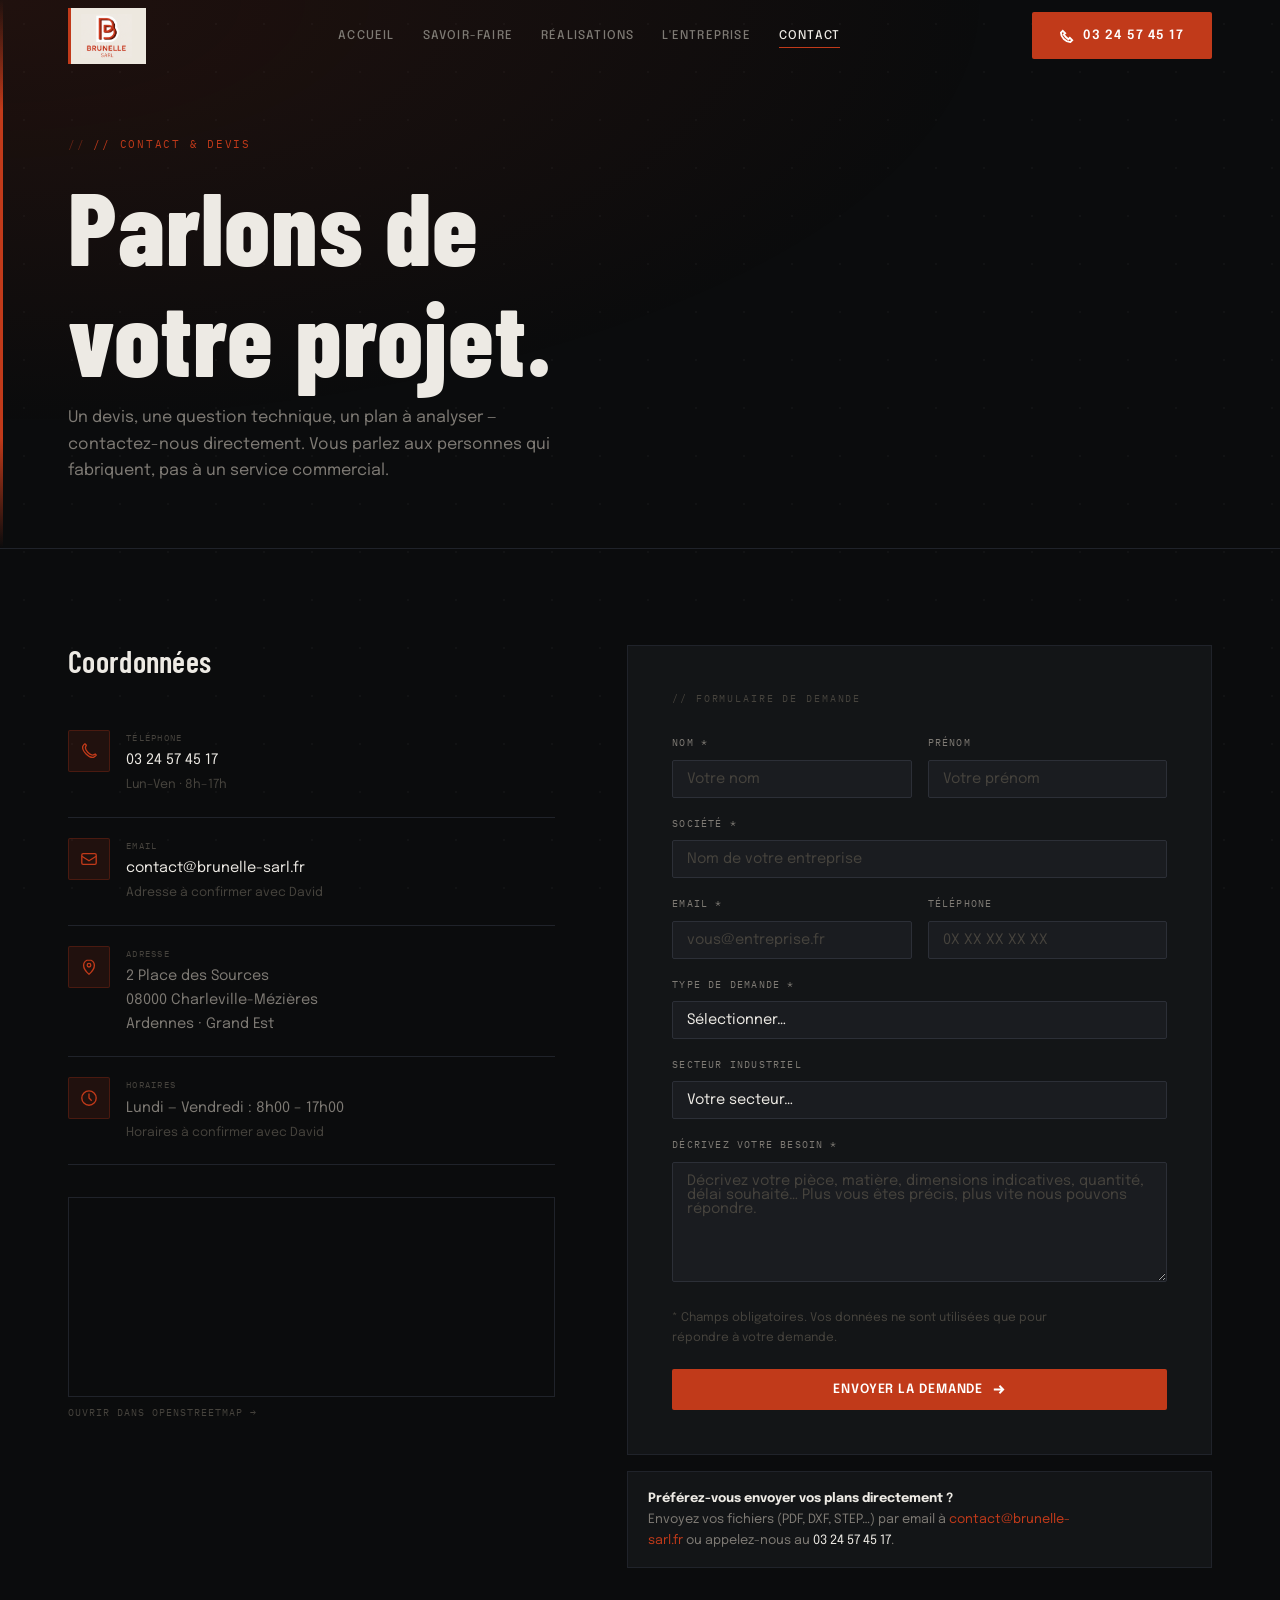
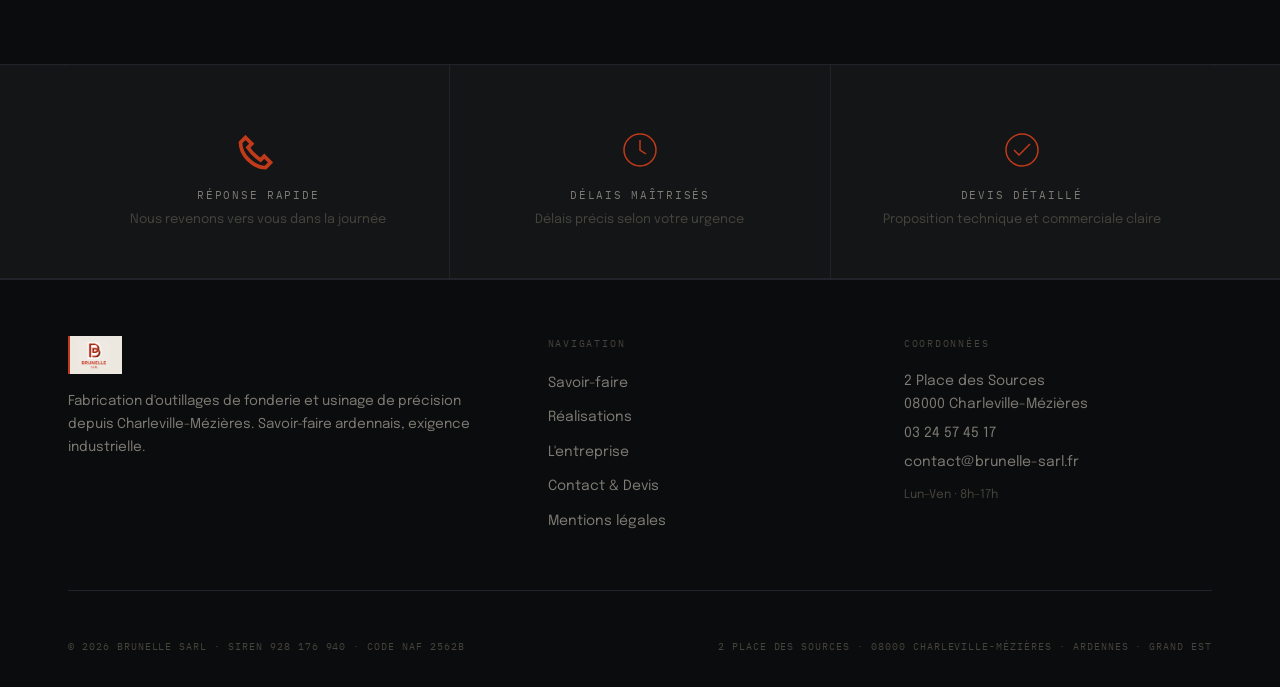
==== contact.html @ de592796 "Initial commit — Site Brunelle SARL v1 Site statique 5 pages : accueil, savoir-faire, réalisations, " ====
﻿<!DOCTYPE html>
<html lang="fr">
<head>
  <meta charset="UTF-8">
  <meta name="viewport" content="width=device-width, initial-scale=1.0">
  <title>Contact & Devis — Brunelle SARL · Charleville-Mézières · 03 24 57 45 17</title>
  <meta name="description" content="Contactez Brunelle SARL pour un devis d'outillage de fonderie ou d'usinage de précision. 2 Place des Sources, 08000 Charleville-Mézières. Tél : 03 24 57 45 17.">
  <link rel="stylesheet" href="css/style.css">
</head>
<body>

<!-- ===== NAVIGATION ===== -->
<nav class="nav" id="nav">
  <div class="nav-inner">
    <a href="index.html" class="nav-logo">
      <img src="logo/Logo_zoom.PNG" alt="Brunelle SARL logo">
      
    </a>
    <ul class="nav-links">
      <li><a href="index.html">Accueil</a></li>
      <li><a href="savoir-faire.html">Savoir-faire</a></li>
      <li><a href="realisations.html">Réalisations</a></li>
      <li><a href="entreprise.html">L'entreprise</a></li>
      <li><a href="contact.html" class="active">Contact</a></li>
    </ul>
    <a href="tel:+33324574517" class="btn btn-primary">
      <svg viewBox="0 0 16 16" fill="none" stroke="currentColor" stroke-width="2"><path d="M3 3l2.5 2.5-1.5 1.5C5 8.5 7.5 11 9 12l1.5-1.5L13 13l-2 2C6 15 1 10 1 5l2-2z"/></svg>
      03 24 57 45 17
    </a>
    <button class="hamburger" aria-label="Menu" aria-expanded="false">
      <span></span><span></span><span></span>
    </button>
  </div>
</nav>

<!-- ===== PAGE HEADER ===== -->
<header class="page-header">
  <div class="container">
    <div class="label">// Contact & Devis</div>
    <h1>Parlons de<br>votre projet.</h1>
    <p>Un devis, une question technique, un plan à analyser — contactez-nous directement. Vous parlez aux personnes qui fabriquent, pas à un service commercial.</p>
  </div>
</header>

<!-- ===== CONTACT LAYOUT ===== -->
<section class="section">
  <div class="container">
    <div class="contact-layout">

      <!-- Colonne infos -->
      <div>
        <h3 class="contact-info-title">Coordonnées</h3>

        <div class="contact-item">
          <div class="contact-item-icon">
            <svg viewBox="0 0 20 20" fill="none" stroke="currentColor" stroke-width="1.5">
              <path d="M17 13.5c-1 .5-2 1-3 1-3 0-8-5-8-8 0-1 .5-2 1-3L5.5 2S4 3 3 5c-1 5 7 13 12 12 2-1 3-2.5 3-2.5L17 13.5z"/>
            </svg>
          </div>
          <div>
            <div class="contact-item-key">Téléphone</div>
            <div class="contact-item-val">
              <a href="tel:+33324574517">03 24 57 45 17</a><br>
              <small style="color: var(--text-dim); font-size: 0.78rem;">Lun–Ven · 8h–17h</small>
            </div>
          </div>
        </div>

        <div class="contact-item">
          <div class="contact-item-icon">
            <svg viewBox="0 0 20 20" fill="none" stroke="currentColor" stroke-width="1.5">
              <rect x="2" y="4" width="16" height="12" rx="1.5"/>
              <path d="M2 7l8 5 8-5"/>
            </svg>
          </div>
          <div>
            <div class="contact-item-key">Email</div>
            <div class="contact-item-val">
              <a href="mailto:contact@brunelle-sarl.fr">contact@brunelle-sarl.fr</a>
              <br><small style="color: var(--text-dim); font-size: 0.78rem;">Adresse à confirmer avec David</small>
            </div>
          </div>
        </div>

        <div class="contact-item">
          <div class="contact-item-icon">
            <svg viewBox="0 0 20 20" fill="none" stroke="currentColor" stroke-width="1.5">
              <path d="M10 2C6.7 2 4 4.7 4 8c0 5 6 10 6 10s6-5 6-10c0-3.3-2.7-6-6-6z"/>
              <circle cx="10" cy="8" r="2"/>
            </svg>
          </div>
          <div>
            <div class="contact-item-key">Adresse</div>
            <div class="contact-item-val">
              2 Place des Sources<br>
              08000 Charleville-Mézières<br>
              Ardennes · Grand Est
            </div>
          </div>
        </div>

        <div class="contact-item">
          <div class="contact-item-icon">
            <svg viewBox="0 0 20 20" fill="none" stroke="currentColor" stroke-width="1.5">
              <circle cx="10" cy="10" r="8"/>
              <path d="M10 5v5l3 3"/>
            </svg>
          </div>
          <div>
            <div class="contact-item-key">Horaires</div>
            <div class="contact-item-val">
              Lundi — Vendredi : 8h00 – 17h00<br>
              <small style="color: var(--text-dim); font-size: 0.78rem;">Horaires à confirmer avec David</small>
            </div>
          </div>
        </div>

        <!-- Carte OpenStreetMap -->
        <div class="contact-map">
          <iframe
            src="https://www.openstreetmap.org/export/embed.html?bbox=4.6900%2C49.7600%2C4.7450%2C49.7850&layer=mapnik&marker=49.7713%2C4.7163"
            title="Localisation Brunelle SARL — Charleville-Mézières"
            loading="lazy">
          </iframe>
        </div>
        <a href="https://www.openstreetmap.org/?mlat=49.7713&mlon=4.7163#map=15/49.7713/4.7163" class="map-link" target="_blank" rel="noopener">
          Ouvrir dans OpenStreetMap →
        </a>
      </div>

      <!-- Formulaire -->
      <div>
        <div class="contact-form">
          <div class="form-title">// Formulaire de demande</div>

          <form action="mailto:contact@brunelle-sarl.fr" method="post" enctype="text/plain">

            <div class="form-row">
              <div class="form-group">
                <label for="nom">Nom *</label>
                <input type="text" id="nom" name="nom" placeholder="Votre nom" required>
              </div>
              <div class="form-group">
                <label for="prenom">Prénom</label>
                <input type="text" id="prenom" name="prenom" placeholder="Votre prénom">
              </div>
            </div>

            <div class="form-group">
              <label for="societe">Société *</label>
              <input type="text" id="societe" name="societe" placeholder="Nom de votre entreprise" required>
            </div>

            <div class="form-row">
              <div class="form-group">
                <label for="email">Email *</label>
                <input type="email" id="email" name="email" placeholder="vous@entreprise.fr" required>
              </div>
              <div class="form-group">
                <label for="telephone">Téléphone</label>
                <input type="tel" id="telephone" name="telephone" placeholder="0X XX XX XX XX">
              </div>
            </div>

            <div class="form-group">
              <label for="type">Type de demande *</label>
              <select id="type" name="type" required>
                <option value="" disabled selected>Sélectionner…</option>
                <option value="devis-outillage">Devis — Outillage de fonderie</option>
                <option value="devis-usinage">Devis — Usinage de précision</option>
                <option value="devis-gabarit">Devis — Gabarit de contrôle</option>
                <option value="renseignement">Renseignement technique</option>
                <option value="autre">Autre</option>
              </select>
            </div>

            <div class="form-group">
              <label for="secteur">Secteur industriel</label>
              <select id="secteur" name="secteur">
                <option value="" disabled selected>Votre secteur…</option>
                <option value="ferroviaire">Ferroviaire</option>
                <option value="defense">Défense</option>
                <option value="energie">Énergie</option>
                <option value="automobile">Automobile</option>
                <option value="aeronautique">Aéronautique</option>
                <option value="autre">Autre / Général</option>
              </select>
            </div>

            <div class="form-group">
              <label for="message">Décrivez votre besoin *</label>
              <textarea id="message" name="message" placeholder="Décrivez votre pièce, matière, dimensions indicatives, quantité, délai souhaité… Plus vous êtes précis, plus vite nous pouvons répondre." required></textarea>
            </div>

            <p class="form-note">* Champs obligatoires. Vos données ne sont utilisées que pour répondre à votre demande.</p>

            <button type="submit" class="btn btn-primary btn-form">
              Envoyer la demande
              <svg class="arrow" viewBox="0 0 16 16" fill="none" stroke="currentColor" stroke-width="2"><path d="M3 8h10M9 4l4 4-4 4"/></svg>
            </button>

          </form>
        </div>

        <!-- Note alternative contact direct -->
        <div style="margin-top: 16px; padding: 16px 20px; border: 1px solid var(--border); background: var(--surface);">
          <p style="font-size: 0.8rem; color: var(--text-muted);">
            <strong style="color: var(--text);">Préférez-vous envoyer vos plans directement ?</strong><br>
            Envoyez vos fichiers (PDF, DXF, STEP…) par email à
            <a href="mailto:contact@brunelle-sarl.fr" style="color: var(--accent);">contact@brunelle-sarl.fr</a>
            ou appelez-nous au <a href="tel:+33324574517" style="color: var(--text);">03 24 57 45 17</a>.
          </p>
        </div>
      </div>

    </div>
  </div>
</section>

<!-- ===== BANDEAU URGENCE ===== -->
<div class="stats-band">
  <div class="container">
    <div class="stats-grid">
      <div class="stat-item">
        <div class="stat-number">
          <svg style="width:2.5rem;height:2.5rem;color:var(--accent)" viewBox="0 0 40 40" fill="none" stroke="currentColor" stroke-width="1.5">
            <path d="M3 3l2.5 2.5-1.5 1.5C5 8.5 7.5 11 9 12l1.5-1.5L13 13l-2 2C6 15 1 10 1 5l2-2z" transform="scale(2.5)"/>
          </svg>
        </div>
        <div class="stat-label">Réponse rapide</div>
        <div class="stat-sublabel">Nous revenons vers vous dans la journée</div>
      </div>
      <div class="stat-item">
        <div class="stat-number">
          <svg style="width:2.5rem;height:2.5rem;color:var(--accent)" viewBox="0 0 40 40" fill="none" stroke="currentColor" stroke-width="1.5">
            <circle cx="20" cy="20" r="16"/>
            <path d="M20 10v10l6 4"/>
          </svg>
        </div>
        <div class="stat-label">Délais maîtrisés</div>
        <div class="stat-sublabel">Délais précis selon votre urgence</div>
      </div>
      <div class="stat-item">
        <div class="stat-number">
          <svg style="width:2.5rem;height:2.5rem;color:var(--accent)" viewBox="0 0 40 40" fill="none" stroke="currentColor" stroke-width="1.5">
            <circle cx="20" cy="20" r="16"/>
            <path d="M12 20l5 5 11-11"/>
          </svg>
        </div>
        <div class="stat-label">Devis détaillé</div>
        <div class="stat-sublabel">Proposition technique et commerciale claire</div>
      </div>
    </div>
  </div>
</div>

<!-- ===== FOOTER ===== -->
<footer>
  <div class="container">
    <div class="footer-inner">
      <div class="footer-brand">
        <div class="footer-logo">
          <img src="logo/Logo_zoom.PNG" alt="Brunelle SARL">
          
        </div>
        <p>Fabrication d'outillages de fonderie et usinage de précision depuis Charleville-Mézières. Savoir-faire ardennais, exigence industrielle.</p>
      </div>
      <div class="footer-col">
        <div class="footer-col-title">Navigation</div>
        <ul>
          <li><a href="savoir-faire.html">Savoir-faire</a></li>
          <li><a href="realisations.html">Réalisations</a></li>
          <li><a href="entreprise.html">L'entreprise</a></li>
          <li><a href="contact.html">Contact & Devis</a></li>
          <li><a href="mentions-legales.html">Mentions légales</a></li>
        </ul>
      </div>
      <div class="footer-col footer-contact">
        <div class="footer-col-title">Coordonnées</div>
        <p>2 Place des Sources<br>08000 Charleville-Mézières</p>
        <p><a href="tel:+33324574517">03 24 57 45 17</a></p>
        <p><a href="mailto:contact@brunelle-sarl.fr">contact@brunelle-sarl.fr</a></p>
        <p style="margin-top: 12px; font-size: 0.75rem; color: var(--text-dim);">Lun–Ven · 8h–17h</p>
      </div>
    </div>
    <div class="footer-bottom">
      <p>© 2026 Brunelle SARL · SIREN 928 176 940 · Code NAF 2562B</p>
      <p class="footer-siren">2 Place des Sources · 08000 Charleville-Mézières · Ardennes · Grand Est</p>
    </div>
  </div>
</footer>

<script src="js/main.js"></script>
</body>
</html>
---- css/style.css ----
/* =============================================
   BRUNELLE SARL — Stylesheet v1.0
   Design: Dark industrial / dessin technique
   ============================================= */

@import url('https://fonts.googleapis.com/css2?family=Barlow+Condensed:wght@400;600;700;800&family=Epilogue:wght@300;400;500;600&family=IBM+Plex+Mono:wght@400;500&display=swap');

/* --- Tokens --- */
:root {
  --bg:          #0b0c0d;
  --surface:     #131517;
  --surface-2:   #1a1c20;
  --accent:      #C13A1A;
  --accent-dim:  rgba(193, 58, 26, 0.12);
  --accent-glow: rgba(193, 58, 26, 0.05);
  --text:        #EDEAE4;
  --text-muted:  #7E7A74;
  --text-dim:    #46433D;
  --border:      #20232A;
  --border-mid:  #2C2F37;

  --font-display: 'Barlow Condensed', 'Arial Narrow', sans-serif;
  --font-body:    'Epilogue', sans-serif;
  --font-mono:    'IBM Plex Mono', 'Courier New', monospace;

  --nav-h:      72px;
  --max-w:      1200px;
  --py:         96px;
  --radius:     2px;
  --ease:       0.22s ease;
}

/* --- Reset --- */
*, *::before, *::after { box-sizing: border-box; margin: 0; padding: 0; }
html { scroll-behavior: smooth; }
body {
  background: var(--bg);
  color: var(--text);
  font-family: var(--font-body);
  font-size: 16px;
  line-height: 1.65;
  -webkit-font-smoothing: antialiased;
  overflow-x: hidden;
}
a { color: inherit; text-decoration: none; }
img { max-width: 100%; display: block; }
ul { list-style: none; }

/* --- Dot-grid background (très subtil) --- */
body::before {
  content: '';
  position: fixed;
  inset: 0;
  background-image: radial-gradient(circle, rgba(255,255,255,0.03) 1px, transparent 1px);
  background-size: 48px 48px;
  pointer-events: none;
  z-index: 0;
}

/* --- Typo --- */
h1, h2, h3, h4 {
  font-family: var(--font-display);
  font-weight: 700;
  line-height: 1.08;
  letter-spacing: 0.01em;
}
h1 { font-size: clamp(3.2rem, 8vw, 6.5rem); font-weight: 800; }
h2 { font-size: clamp(2rem, 4vw, 3.2rem); }
h3 { font-size: clamp(1.3rem, 2.5vw, 1.9rem); font-weight: 600; }
p  { max-width: 62ch; }

/* --- Layout --- */
.container {
  max-width: var(--max-w);
  margin: 0 auto;
  padding: 0 28px;
  position: relative;
  z-index: 1;
}
.section { padding: var(--py) 0; }

/* --- Label technique (// STYLE) --- */
.label {
  font-family: var(--font-mono);
  font-size: 0.68rem;
  letter-spacing: 0.16em;
  text-transform: uppercase;
  color: var(--accent);
  display: flex;
  align-items: center;
  gap: 8px;
  margin-bottom: 20px;
}
.label::before { content: '//'; opacity: 0.45; }

/* --- Boutons --- */
.btn {
  display: inline-flex;
  align-items: center;
  gap: 8px;
  padding: 13px 28px;
  font-family: var(--font-body);
  font-size: 0.8rem;
  font-weight: 600;
  letter-spacing: 0.07em;
  text-transform: uppercase;
  cursor: pointer;
  border: none;
  transition: all var(--ease);
  border-radius: var(--radius);
  white-space: nowrap;
}
.btn-primary { background: var(--accent); color: #fff; }
.btn-primary:hover { background: #d9421e; transform: translateY(-1px); box-shadow: 0 4px 20px rgba(193,58,26,0.25); }
.btn-ghost  { background: transparent; color: var(--text); border: 1px solid var(--border-mid); }
.btn-ghost:hover { border-color: var(--text-muted); }
.btn svg { width: 15px; height: 15px; flex-shrink: 0; }

/* Arrow icon inline */
.arrow {
  display: inline-block;
  transition: transform var(--ease);
}
.btn:hover .arrow { transform: translateX(3px); }

/* ============================================
   NAVIGATION
   ============================================ */
.nav {
  position: fixed;
  top: 0; left: 0; right: 0;
  z-index: 200;
  height: var(--nav-h);
  display: flex;
  align-items: center;
  border-bottom: 1px solid transparent;
  transition: background 0.35s, border-color 0.35s, backdrop-filter 0.35s;
}
.nav.scrolled {
  background: rgba(11,12,13,0.92);
  backdrop-filter: blur(14px);
  -webkit-backdrop-filter: blur(14px);
  border-bottom-color: var(--border);
}
.nav-inner {
  max-width: var(--max-w);
  margin: 0 auto;
  padding: 0 28px;
  width: 100%;
  display: flex;
  align-items: center;
  justify-content: space-between;
  gap: 24px;
}
.nav-logo {
  display: flex;
  align-items: center;
  gap: 10px;
  flex-shrink: 0;
  background: #EDE8DF;
  padding: 6px 14px 6px 10px;
  border-left: 3px solid var(--accent);
  transition: border-color var(--ease);
}
.nav-logo:hover { border-left-color: #d9421e; }
.nav-logo img {
  height: 44px;
  width: auto;
}
.nav-logo-text { display: flex; flex-direction: column; line-height: 1.15; }
.nav-logo-name {
  font-family: var(--font-display);
  font-size: 1.2rem;
  font-weight: 800;
  letter-spacing: 0.12em;
}
.nav-logo-tagline {
  font-family: var(--font-mono);
  font-size: 0.52rem;
  letter-spacing: 0.14em;
  color: var(--text-muted);
  text-transform: uppercase;
}
.nav-links {
  display: flex;
  align-items: center;
  gap: 28px;
}
.nav-links a {
  font-size: 0.75rem;
  font-weight: 500;
  letter-spacing: 0.1em;
  text-transform: uppercase;
  color: var(--text-muted);
  transition: color var(--ease);
  position: relative;
  padding: 4px 0;
}
.nav-links a::after {
  content: '';
  position: absolute;
  bottom: -2px; left: 0; right: 0;
  height: 1px;
  background: var(--accent);
  transform: scaleX(0);
  transform-origin: left;
  transition: transform var(--ease);
}
.nav-links a:hover, .nav-links a.active { color: var(--text); }
.nav-links a:hover::after, .nav-links a.active::after { transform: scaleX(1); }

.hamburger {
  display: none;
  flex-direction: column;
  gap: 5px;
  cursor: pointer;
  padding: 8px;
  background: none;
  border: none;
}
.hamburger span {
  display: block; width: 24px; height: 2px;
  background: var(--text);
  transition: all 0.3s;
  border-radius: 1px;
}
.nav-mobile-open .hamburger span:nth-child(1) { transform: translateY(7px) rotate(45deg); }
.nav-mobile-open .hamburger span:nth-child(2) { opacity: 0; }
.nav-mobile-open .hamburger span:nth-child(3) { transform: translateY(-7px) rotate(-45deg); }

/* ============================================
   HERO
   ============================================ */
.hero {
  position: relative;
  min-height: 100vh;
  display: flex;
  align-items: center;
  overflow: hidden;
}
.hero-bg {
  position: absolute;
  inset: 0;
}
.hero-bg img {
  width: 100%; height: 100%;
  object-fit: cover;
  object-position: center;
  opacity: 0.45;
  filter: grayscale(10%);
}
.hero-bg::after {
  content: '';
  position: absolute;
  inset: 0;
  background:
    linear-gradient(rgba(255,255,255,0.04) 1px, transparent 1px),
    linear-gradient(90deg, rgba(255,255,255,0.04) 1px, transparent 1px),
    linear-gradient(to right, rgba(11,12,13,0.97) 30%, rgba(11,12,13,0.35) 65%, rgba(11,12,13,0.15) 100%),
    linear-gradient(to top, rgba(11,12,13,0.7) 0%, transparent 35%);
  background-size: 64px 64px, 64px 64px, auto, auto;
}

/* Ligne décorative rouge sur la gauche du hero */
.hero-bg::before {
  content: '';
  position: absolute;
  left: 0; top: 0; bottom: 0;
  width: 3px;
  background: linear-gradient(to bottom, transparent, var(--accent) 30%, var(--accent) 70%, transparent);
  z-index: 1;
}

.hero-content {
  position: relative;
  z-index: 1;
  padding: calc(var(--nav-h) + 72px) 0 96px;
  width: 100%;
}

/* Grille 2 colonnes : texte | panneau */
.hero-grid {
  display: grid;
  grid-template-columns: 1fr 300px;
  gap: 56px;
  align-items: center;
}
.hero-left { display: flex; flex-direction: column; }

.hero-eyebrow {
  font-family: var(--font-mono);
  font-size: 0.62rem;
  letter-spacing: 0.18em;
  text-transform: uppercase;
  color: var(--accent);
  display: flex;
  align-items: center;
  gap: 12px;
  margin-bottom: 24px;
  white-space: nowrap;
}
.hero-eyebrow::before {
  content: '';
  width: 28px; height: 1px;
  background: var(--accent);
  flex-shrink: 0;
}
.hero-title {
  color: var(--text);
  font-size: clamp(2.4rem, 5.5vw, 5rem);
  margin-bottom: 24px;
  text-shadow: 0 2px 40px rgba(0,0,0,0.5);
}
.hero-title .accent { color: var(--accent); }
.hero-description {
  font-size: 0.95rem;
  color: var(--text-muted);
  max-width: 500px;
  margin-bottom: 40px;
  line-height: 1.75;
}

/* Panneau droite */
.hero-panel {
  background: rgba(11,12,13,0.75);
  backdrop-filter: blur(12px);
  -webkit-backdrop-filter: blur(12px);
  border: 1px solid var(--border-mid);
  border-left: 2px solid var(--accent);
  padding: 28px 24px;
  display: flex;
  flex-direction: column;
  gap: 16px;
}
.hero-panel-label {
  font-family: var(--font-mono);
  font-size: 0.6rem;
  letter-spacing: 0.16em;
  text-transform: uppercase;
  color: var(--text-dim);
  margin-bottom: 4px;
}
.hero-panel-item {
  display: flex;
  align-items: center;
  gap: 16px;
}
.hero-panel-num {
  font-family: var(--font-display);
  font-size: 2.8rem;
  font-weight: 800;
  line-height: 1;
  color: var(--text);
  flex-shrink: 0;
  min-width: 56px;
}
.hero-panel-num .accent { color: var(--accent); }
.hero-panel-text {
  font-size: 0.82rem;
  color: var(--text-muted);
  line-height: 1.4;
}
.hero-panel-text small {
  font-family: var(--font-mono);
  font-size: 0.58rem;
  letter-spacing: 0.08em;
  color: var(--text-dim);
}
.hero-panel-divider {
  height: 1px;
  background: var(--border);
}
.hero-actions {
  display: flex;
  flex-wrap: wrap;
  gap: 14px;
  margin-bottom: 72px;
}
.hero-sectors {
  display: flex;
  flex-wrap: wrap;
  align-items: center;
  gap: 8px;
}
.hero-sectors-label {
  font-family: var(--font-mono);
  font-size: 0.6rem;
  letter-spacing: 0.14em;
  text-transform: uppercase;
  color: var(--text-dim);
  padding-right: 4px;
}
.sector-tag {
  font-family: var(--font-mono);
  font-size: 0.6rem;
  letter-spacing: 0.1em;
  text-transform: uppercase;
  color: var(--text-muted);
  border: 1px solid var(--border-mid);
  padding: 5px 11px;
  border-radius: var(--radius);
  transition: all var(--ease);
}
.sector-tag:hover { color: var(--text); border-color: var(--accent); }

/* ============================================
   BANDE STATS
   ============================================ */
.stats-band {
  background: var(--surface);
  border-top: 1px solid var(--border);
  border-bottom: 1px solid var(--border);
  position: relative;
  z-index: 1;
}
.stats-band::before {
  content: '';
  position: absolute;
  top: 0; left: 0; right: 0;
  height: 1px;
  background: linear-gradient(90deg, transparent 0%, var(--accent) 30%, var(--accent) 70%, transparent 100%);
  opacity: 0.35;
}
.stats-grid {
  display: grid;
  grid-template-columns: repeat(3, 1fr);
  background: var(--border);
  gap: 1px;
}
.stat-item {
  background: var(--surface);
  padding: 48px 40px;
  text-align: center;
  transition: background var(--ease);
}
.stat-item:hover { background: var(--surface-2); }
.stat-number {
  font-family: var(--font-display);
  font-size: clamp(2.8rem, 5vw, 4.5rem);
  font-weight: 800;
  color: var(--text);
  line-height: 1;
  margin-bottom: 10px;
}
.stat-number .accent { color: var(--accent); }
.stat-label {
  font-family: var(--font-mono);
  font-size: 0.67rem;
  letter-spacing: 0.16em;
  text-transform: uppercase;
  color: var(--text-muted);
}
.stat-sublabel {
  font-size: 0.8rem;
  color: var(--text-dim);
  margin-top: 4px;
}

/* ============================================
   SECTION HEADER
   ============================================ */
.section-header {
  display: flex;
  justify-content: space-between;
  align-items: flex-end;
  margin-bottom: 48px;
}
.section-header-left { flex: 1; }
.section-header h2 { margin-bottom: 0; }

/* ============================================
   SAVOIR-FAIRE GRID (accueil + page)
   ============================================ */
.sf-grid {
  display: grid;
  grid-template-columns: repeat(3, 1fr);
  background: var(--border);
  gap: 1px;
}
.sf-card {
  background: var(--surface);
  padding: 40px 32px;
  position: relative;
  overflow: hidden;
  transition: background var(--ease);
}
.sf-card::after {
  content: '';
  position: absolute;
  top: 0; left: 0;
  width: 2px;
  height: 0;
  background: var(--accent);
  transition: height 0.45s ease;
}
.sf-card:hover { background: var(--surface-2); }
.sf-card:hover::after { height: 100%; }
.sf-num {
  font-family: var(--font-mono);
  font-size: 0.6rem;
  letter-spacing: 0.15em;
  color: var(--text-dim);
  margin-bottom: 20px;
}
.sf-icon {
  width: 36px; height: 36px;
  color: var(--accent);
  margin-bottom: 18px;
  opacity: 0.8;
}
.sf-title {
  font-family: var(--font-display);
  font-size: 1.35rem;
  font-weight: 700;
  letter-spacing: 0.02em;
  margin-bottom: 10px;
}
.sf-desc {
  font-size: 0.855rem;
  color: var(--text-muted);
  line-height: 1.7;
}

/* ============================================
   RÉALISATIONS PREVIEW (accueil)
   ============================================ */
.real-preview-grid {
  display: grid;
  grid-template-columns: repeat(3, 1fr);
  background: var(--border);
  gap: 1px;
}
.real-card {
  position: relative;
  overflow: hidden;
  aspect-ratio: 4/3;
  background: var(--surface);
  cursor: pointer;
}
.real-card img {
  width: 100%; height: 100%;
  object-fit: cover;
  opacity: 0.8;
  filter: grayscale(8%);
  transition: transform 0.7s ease, opacity 0.4s ease, filter 0.4s ease;
}
.real-card:hover img { transform: scale(1.06); opacity: 1; filter: grayscale(0); }
.real-card-overlay {
  position: absolute;
  bottom: 0; left: 0; right: 0;
  padding: 32px 20px 18px;
  background: linear-gradient(transparent, rgba(11,12,13,0.96));
}
.real-card-ref {
  font-family: var(--font-mono);
  font-size: 0.58rem;
  letter-spacing: 0.12em;
  color: var(--text-dim);
  margin-bottom: 4px;
}
.real-card-title {
  font-family: var(--font-display);
  font-size: 1.05rem;
  font-weight: 600;
}
.real-card-type {
  font-family: var(--font-mono);
  font-size: 0.6rem;
  letter-spacing: 0.1em;
  text-transform: uppercase;
  color: var(--accent);
  margin-top: 5px;
}

/* ============================================
   SECTEURS
   ============================================ */
.secteurs-band {
  background: var(--surface);
  border-top: 1px solid var(--border);
  border-bottom: 1px solid var(--border);
}
.secteurs-grid {
  display: grid;
  grid-template-columns: repeat(5, 1fr);
  background: var(--border);
  gap: 1px;
}
.secteur-item {
  background: var(--surface-2);
  padding: 36px 20px;
  text-align: center;
  border-bottom: 2px solid transparent;
  transition: all var(--ease);
}
.secteur-item:hover { background: var(--surface); border-bottom-color: var(--accent); }
.secteur-icon {
  width: 28px; height: 28px;
  margin: 0 auto 14px;
  color: var(--text-muted);
}
.secteur-name {
  font-family: var(--font-display);
  font-size: 0.85rem;
  font-weight: 700;
  letter-spacing: 0.1em;
  text-transform: uppercase;
  color: var(--text-muted);
}

/* ============================================
   ENTREPRISE TEASER (accueil)
   ============================================ */
.entreprise-split {
  display: grid;
  grid-template-columns: 1fr 1fr;
  gap: 80px;
  align-items: center;
}
.entreprise-image {
  position: relative;
  aspect-ratio: 4/3;
  overflow: hidden;
}
.entreprise-image img {
  width: 100%; height: 100%;
  object-fit: cover;
  object-position: center top;
  filter: grayscale(20%);
  transition: filter 0.5s ease;
}
.entreprise-image:hover img { filter: grayscale(0); }

/* Coins de cadrage style dessin technique */
.corner { position: absolute; width: 22px; height: 22px; z-index: 2; }
.corner::before, .corner::after { content: ''; position: absolute; background: var(--accent); }
.corner::before { width: 100%; height: 1px; top: 0; left: 0; }
.corner::after  { width: 1px; height: 100%; top: 0; left: 0; }
.corner-tl { top: 0; left: 0; }
.corner-tr { top: 0; right: 0; transform: scaleX(-1); }
.corner-bl { bottom: 0; left: 0; transform: scaleY(-1); }
.corner-br { bottom: 0; right: 0; transform: scale(-1); }

.entreprise-text .label { margin-bottom: 20px; }
.entreprise-text h2 { margin-bottom: 20px; }
.entreprise-text p { color: var(--text-muted); margin-bottom: 14px; font-size: 0.95rem; }
.entreprise-text p strong { color: var(--text); font-weight: 500; }
.entreprise-text .btn { margin-top: 16px; }

/* ============================================
   CTA BAND
   ============================================ */
.cta-band {
  background: var(--surface);
  border-top: 1px solid var(--border);
  text-align: center;
  position: relative;
  overflow: hidden;
}
.cta-band::before {
  content: '';
  position: absolute;
  bottom: 0; left: 0; right: 0;
  height: 1px;
  background: linear-gradient(90deg, transparent, var(--accent), transparent);
  opacity: 0.3;
}
.cta-band .label { justify-content: center; margin-bottom: 16px; }
.cta-band h2 { margin-bottom: 14px; }
.cta-band p { color: var(--text-muted); margin: 0 auto 40px; text-align: center; max-width: 50ch; }
.cta-actions { display: flex; justify-content: center; gap: 14px; flex-wrap: wrap; }

/* ============================================
   FOOTER
   ============================================ */
footer {
  border-top: 1px solid var(--border);
  padding: 56px 0 32px;
  position: relative;
  z-index: 1;
}
.footer-inner {
  display: grid;
  grid-template-columns: 1.4fr 1fr 1fr;
  gap: 48px;
  margin-bottom: 48px;
  padding-bottom: 48px;
  border-bottom: 1px solid var(--border);
}
.footer-logo {
  display: inline-flex;
  align-items: center;
  gap: 10px;
  margin-bottom: 16px;
  background: #EDE8DF;
  padding: 5px 12px 5px 8px;
  border-left: 2px solid var(--accent);
}
.footer-logo img { height: 28px; }
.footer-brand p { font-size: 0.85rem; color: var(--text-muted); line-height: 1.7; }
.footer-col-title {
  font-family: var(--font-mono);
  font-size: 0.62rem;
  letter-spacing: 0.18em;
  text-transform: uppercase;
  color: var(--text-dim);
  margin-bottom: 18px;
}
.footer-col li { margin-bottom: 8px; }
.footer-col a {
  font-size: 0.875rem;
  color: var(--text-muted);
  transition: color var(--ease);
}
.footer-col a:hover { color: var(--text); }
.footer-contact p { font-size: 0.875rem; color: var(--text-muted); margin-bottom: 6px; }
.footer-contact a { color: var(--text-muted); transition: color var(--ease); }
.footer-contact a:hover { color: var(--text); }
.footer-bottom {
  display: flex;
  justify-content: space-between;
  align-items: center;
  flex-wrap: wrap;
  gap: 8px;
}
.footer-bottom p {
  font-family: var(--font-mono);
  font-size: 0.6rem;
  letter-spacing: 0.1em;
  color: var(--text-dim);
  text-transform: uppercase;
  max-width: none;
}
.footer-siren { color: var(--text-dim); }

/* ============================================
   PAGE HEADER (pages internes)
   ============================================ */
.page-header {
  padding: calc(var(--nav-h) + 64px) 0 64px;
  border-bottom: 1px solid var(--border);
  position: relative;
  overflow: hidden;
}
.page-header::before {
  content: '';
  position: absolute;
  left: 0; top: 0; bottom: 0;
  width: 3px;
  background: linear-gradient(to bottom, transparent, var(--accent) 20%, var(--accent) 80%, transparent);
}
.page-header::after {
  content: '';
  position: absolute;
  inset: 0;
  background: radial-gradient(ellipse at left top, var(--accent-dim) 0%, transparent 55%);
  pointer-events: none;
}
.page-header .label { margin-bottom: 16px; }
.page-header h1 { margin-bottom: 14px; }
.page-header p { color: var(--text-muted); font-size: 1rem; max-width: 55ch; }

/* ============================================
   SAVOIR-FAIRE PAGE — détail
   ============================================ */
.sf-detail-grid {
  display: grid;
  grid-template-columns: 1fr 1fr;
  background: var(--border);
  gap: 1px;
}
.sf-detail-card {
  background: var(--surface);
  padding: 48px 40px;
  position: relative;
}
.sf-detail-num {
  font-family: var(--font-mono);
  font-size: 0.6rem;
  letter-spacing: 0.15em;
  color: var(--text-dim);
  margin-bottom: 16px;
}
.sf-detail-card .sf-icon { margin-bottom: 20px; }
.sf-detail-card h3 { margin-bottom: 14px; }
.sf-detail-card > p { font-size: 0.9rem; color: var(--text-muted); margin-bottom: 18px; }
.sf-detail-list { margin-top: 4px; }
.sf-detail-list li {
  font-size: 0.85rem;
  color: var(--text-muted);
  padding: 8px 0;
  border-bottom: 1px solid var(--border);
  display: flex;
  align-items: center;
  gap: 10px;
}
.sf-detail-list li::before { content: '—'; color: var(--accent); font-size: 0.75rem; }

/* Tableau capacités */
.capacites-section { background: var(--surface); border-top: 1px solid var(--border); }
.capacites-note {
  font-family: var(--font-mono);
  font-size: 0.65rem;
  color: var(--text-dim);
  letter-spacing: 0.1em;
  margin-top: 24px;
}
table.cap-table {
  width: 100%;
  border-collapse: collapse;
}
table.cap-table th {
  font-family: var(--font-mono);
  font-size: 0.62rem;
  letter-spacing: 0.15em;
  text-transform: uppercase;
  color: var(--text-dim);
  padding: 12px 16px;
  text-align: left;
  border-bottom: 1px solid var(--border-mid);
  background: var(--surface-2);
}
table.cap-table td {
  padding: 14px 16px;
  border-bottom: 1px solid var(--border);
  font-size: 0.875rem;
  color: var(--text-muted);
}
table.cap-table td:first-child { color: var(--text); font-weight: 500; }
table.cap-table tr:hover td { background: var(--surface-2); }
.placeholder-cell {
  color: var(--text-dim) !important;
  font-style: italic;
}

/* ============================================
   RÉALISATIONS PAGE — galerie
   ============================================ */
.filter-bar {
  display: flex;
  gap: 8px;
  flex-wrap: wrap;
  margin-bottom: 32px;
}
.filter-btn {
  font-family: var(--font-mono);
  font-size: 0.62rem;
  letter-spacing: 0.12em;
  text-transform: uppercase;
  padding: 8px 16px;
  border: 1px solid var(--border-mid);
  background: transparent;
  color: var(--text-muted);
  cursor: pointer;
  transition: all var(--ease);
  border-radius: var(--radius);
}
.filter-btn:hover, .filter-btn.active {
  border-color: var(--accent);
  color: var(--text);
  background: var(--accent-dim);
}
.gallery-grid {
  display: grid;
  grid-template-columns: repeat(3, 1fr);
  background: var(--border);
  gap: 1px;
}
.gallery-item {
  position: relative;
  overflow: hidden;
  aspect-ratio: 4/3;
  background: var(--surface);
  cursor: pointer;
}
.gallery-item.wide { grid-column: span 2; aspect-ratio: 16/7; }
.gallery-item img {
  width: 100%; height: 100%;
  object-fit: cover;
  opacity: 0.82;
  filter: grayscale(5%);
  transition: transform 0.65s ease, opacity 0.4s ease, filter 0.4s ease;
}
.gallery-item:hover img { transform: scale(1.06); opacity: 1; filter: grayscale(0); }
.gallery-overlay {
  position: absolute;
  bottom: 0; left: 0; right: 0;
  padding: 32px 20px 18px;
  background: linear-gradient(transparent, rgba(11,12,13,0.95));
}
.gallery-ref {
  font-family: var(--font-mono);
  font-size: 0.58rem;
  letter-spacing: 0.12em;
  color: var(--text-dim);
  margin-bottom: 4px;
}
.gallery-title {
  font-family: var(--font-display);
  font-size: 1.05rem;
  font-weight: 600;
}
.gallery-meta {
  display: flex;
  gap: 12px;
  margin-top: 6px;
  flex-wrap: wrap;
}
.gallery-type, .gallery-sector {
  font-family: var(--font-mono);
  font-size: 0.58rem;
  letter-spacing: 0.1em;
  text-transform: uppercase;
}
.gallery-type { color: var(--accent); }
.gallery-sector { color: var(--text-dim); }
.gallery-zoom {
  position: absolute;
  top: 12px; right: 12px;
  background: rgba(11,12,13,0.7);
  border: 1px solid var(--border-mid);
  padding: 6px;
  opacity: 0;
  transition: opacity var(--ease);
}
.gallery-item:hover .gallery-zoom { opacity: 1; }
.gallery-zoom svg { width: 14px; height: 14px; color: var(--text-muted); }

/* Lightbox */
.lightbox {
  display: none;
  position: fixed;
  inset: 0;
  z-index: 500;
  background: rgba(11,12,13,0.96);
  backdrop-filter: blur(8px);
  align-items: center;
  justify-content: center;
  padding: 24px;
}
.lightbox.open { display: flex; }
.lightbox-img {
  max-width: 90vw;
  max-height: 85vh;
  object-fit: contain;
}
.lightbox-close {
  position: absolute;
  top: 24px; right: 28px;
  background: none;
  border: 1px solid var(--border-mid);
  color: var(--text-muted);
  padding: 8px 14px;
  cursor: pointer;
  font-family: var(--font-mono);
  font-size: 0.65rem;
  letter-spacing: 0.1em;
  transition: all var(--ease);
}
.lightbox-close:hover { border-color: var(--accent); color: var(--text); }
.lightbox-caption {
  position: absolute;
  bottom: 32px; left: 50%;
  transform: translateX(-50%);
  text-align: center;
  font-family: var(--font-mono);
  font-size: 0.65rem;
  letter-spacing: 0.12em;
  color: var(--text-muted);
  text-transform: uppercase;
}

/* ============================================
   ENTREPRISE PAGE
   ============================================ */
.histoire-grid {
  display: grid;
  grid-template-columns: 1fr 1fr;
  gap: 80px;
  align-items: start;
}
.histoire-text p { color: var(--text-muted); font-size: 0.95rem; margin-bottom: 16px; }
.histoire-text p strong { color: var(--text); font-weight: 500; }
.timeline { border-left: 1px solid var(--border-mid); padding-left: 28px; margin-top: 4px; }
.timeline-item { position: relative; margin-bottom: 40px; }
.timeline-item::before {
  content: '';
  position: absolute;
  left: -34px; top: 7px;
  width: 8px; height: 8px;
  border-radius: 50%;
  background: var(--accent);
  box-shadow: 0 0 8px rgba(193,58,26,0.4);
}
.timeline-date {
  font-family: var(--font-mono);
  font-size: 0.62rem;
  letter-spacing: 0.12em;
  text-transform: uppercase;
  color: var(--accent);
  margin-bottom: 6px;
}
.timeline-item h3 { margin-bottom: 10px; font-size: 1.2rem; }
.timeline-item p { font-size: 0.875rem; color: var(--text-muted); }

.team-grid {
  display: grid;
  grid-template-columns: repeat(2, 1fr);
  background: var(--border);
  gap: 1px;
  margin-top: 0;
}
.team-card {
  background: var(--surface);
  padding: 44px 40px;
  display: flex;
  gap: 28px;
  align-items: flex-start;
}
.team-photo {
  width: 88px; height: 88px;
  flex-shrink: 0;
  overflow: hidden;
  border-radius: var(--radius);
}
.team-photo img { width: 100%; height: 100%; object-fit: cover; object-position: center 10%; filter: grayscale(15%); }
.team-photo-placeholder {
  width: 100%; height: 100%;
  background: var(--surface-2);
  border: 1px solid var(--border-mid);
  display: flex;
  align-items: center;
  justify-content: center;
}
.team-photo-placeholder svg { width: 32px; height: 32px; color: var(--text-dim); }
.team-name { font-size: 1.4rem; margin-bottom: 4px; }
.team-role {
  font-family: var(--font-mono);
  font-size: 0.62rem;
  letter-spacing: 0.12em;
  text-transform: uppercase;
  color: var(--accent);
  margin-bottom: 12px;
}
.team-bio { font-size: 0.875rem; color: var(--text-muted); }

.values-grid {
  display: grid;
  grid-template-columns: repeat(4, 1fr);
  background: var(--border);
  gap: 1px;
}
.value-card {
  background: var(--surface);
  padding: 36px 28px;
  border-bottom: 2px solid transparent;
  transition: border-color var(--ease), background var(--ease);
}
.value-card:hover { border-bottom-color: var(--accent); background: var(--surface-2); }
.value-icon {
  font-family: var(--font-mono);
  font-size: 1.3rem;
  color: var(--accent);
  margin-bottom: 16px;
  opacity: 0.75;
}
.value-title {
  font-family: var(--font-display);
  font-size: 1.1rem;
  font-weight: 700;
  margin-bottom: 8px;
}
.value-desc { font-size: 0.82rem; color: var(--text-muted); }

/* ============================================
   CONTACT PAGE
   ============================================ */
.contact-layout {
  display: grid;
  grid-template-columns: 1fr 1.2fr;
  gap: 72px;
}
.contact-info-title { margin-bottom: 32px; }
.contact-item {
  display: flex;
  gap: 16px;
  align-items: flex-start;
  padding: 20px 0;
  border-bottom: 1px solid var(--border);
}
.contact-item:last-child { border-bottom: none; }
.contact-item-icon {
  width: 42px; height: 42px;
  flex-shrink: 0;
  background: var(--accent-dim);
  border: 1px solid rgba(193,58,26,0.25);
  display: flex;
  align-items: center;
  justify-content: center;
  border-radius: var(--radius);
}
.contact-item-icon svg { width: 18px; height: 18px; color: var(--accent); }
.contact-item-key {
  font-family: var(--font-mono);
  font-size: 0.58rem;
  letter-spacing: 0.14em;
  text-transform: uppercase;
  color: var(--text-dim);
  margin-bottom: 4px;
}
.contact-item-val {
  font-size: 0.9rem;
  color: var(--text-muted);
}
.contact-item-val a { color: var(--text); transition: color var(--ease); }
.contact-item-val a:hover { color: var(--accent); }
.contact-map {
  margin-top: 32px;
  border: 1px solid var(--border);
  overflow: hidden;
  height: 200px;
  position: relative;
}
.contact-map iframe {
  width: 100%; height: 100%;
  border: none;
  filter: grayscale(80%) invert(88%) hue-rotate(180deg) brightness(0.85);
  opacity: 0.75;
}
.map-link {
  display: block;
  margin-top: 8px;
  font-family: var(--font-mono);
  font-size: 0.62rem;
  letter-spacing: 0.1em;
  text-transform: uppercase;
  color: var(--text-dim);
  transition: color var(--ease);
}
.map-link:hover { color: var(--accent); }

/* Formulaire */
.contact-form {
  background: var(--surface);
  border: 1px solid var(--border);
  padding: 44px;
}
.form-title {
  font-family: var(--font-mono);
  font-size: 0.65rem;
  letter-spacing: 0.18em;
  text-transform: uppercase;
  color: var(--text-dim);
  margin-bottom: 28px;
}
.form-row { display: grid; grid-template-columns: 1fr 1fr; gap: 16px; }
.form-group { margin-bottom: 18px; }
.form-group label {
  display: block;
  font-family: var(--font-mono);
  font-size: 0.62rem;
  letter-spacing: 0.12em;
  text-transform: uppercase;
  color: var(--text-muted);
  margin-bottom: 8px;
}
.form-group input,
.form-group select,
.form-group textarea {
  width: 100%;
  background: var(--surface-2);
  border: 1px solid var(--border-mid);
  color: var(--text);
  padding: 11px 14px;
  font-family: var(--font-body);
  font-size: 0.9rem;
  border-radius: var(--radius);
  outline: none;
  transition: border-color var(--ease);
  appearance: none;
}
.form-group input:focus,
.form-group select:focus,
.form-group textarea:focus { border-color: var(--accent); }
.form-group input::placeholder,
.form-group textarea::placeholder { color: var(--text-dim); }
.form-group textarea { resize: vertical; min-height: 120px; }
.form-group select { cursor: pointer; }
.form-group select option { background: #1a1c20; }
.form-note {
  font-size: 0.75rem;
  color: var(--text-dim);
  margin-bottom: 20px;
}
.btn-form { width: 100%; justify-content: center; }

/* ============================================
   RESPONSIVE
   ============================================ */
@media (max-width: 1024px) {
  :root { --py: 72px; }
  .sf-grid        { grid-template-columns: repeat(2, 1fr); }
  .secteurs-grid  { grid-template-columns: repeat(3, 1fr); }
  .values-grid    { grid-template-columns: repeat(2, 1fr); }
  .real-preview-grid { grid-template-columns: repeat(2, 1fr); }
  .gallery-grid   { grid-template-columns: repeat(2, 1fr); }
  .gallery-item.wide { grid-column: span 2; }
  .contact-layout { grid-template-columns: 1fr; gap: 48px; }
  .histoire-grid  { grid-template-columns: 1fr; gap: 48px; }
  .team-grid      { grid-template-columns: 1fr; }
  .entreprise-split { grid-template-columns: 1fr; gap: 48px; }
  .footer-inner   { grid-template-columns: 1fr 1fr; }
  .stats-grid     { grid-template-columns: repeat(3, 1fr); }
}

@media (max-width: 768px) {
  :root { --py: 56px; }
  .nav-links, .nav .btn { display: none; }
  .hamburger { display: flex; }
  .nav-mobile-open .nav-links {
    display: flex;
    flex-direction: column;
    position: fixed;
    top: var(--nav-h); left: 0; right: 0;
    background: rgba(11,12,13,0.97);
    backdrop-filter: blur(14px);
    border-bottom: 1px solid var(--border);
    padding: 24px 28px;
    gap: 20px;
    z-index: 199;
  }
  .nav-mobile-open .nav-links a { font-size: 1rem; }
  .sf-grid        { grid-template-columns: 1fr; }
  .sf-detail-grid { grid-template-columns: 1fr; }
  .real-preview-grid { grid-template-columns: 1fr; }
  .gallery-grid   { grid-template-columns: 1fr; }
  .gallery-item.wide { grid-column: span 1; aspect-ratio: 4/3; }
  .stats-grid     { grid-template-columns: 1fr; }
  .secteurs-grid  { grid-template-columns: repeat(2, 1fr); }
  .values-grid    { grid-template-columns: 1fr 1fr; }
  .team-card      { flex-direction: column; padding: 32px 24px; }
  .entreprise-split { gap: 40px; }
  .footer-inner   { grid-template-columns: 1fr; }
  .footer-bottom  { flex-direction: column; align-items: flex-start; }
  .hero-actions   { flex-direction: column; align-items: flex-start; }
  .hero-grid      { grid-template-columns: 1fr; }
  .hero-panel     { display: none; }
  .section-header { flex-direction: column; align-items: flex-start; gap: 16px; }
  .form-row       { grid-template-columns: 1fr; }
  .contact-form   { padding: 28px; }
}

/* ============================================
   FADE-IN AU SCROLL (global — toutes les pages)
   ============================================ */
.fade-in { opacity: 0; transform: translateY(16px); transition: opacity 0.55s ease, transform 0.55s ease; }
.fade-in.visible { opacity: 1; transform: translateY(0); }

/* ============================================
   HERO — ANIMATIONS D'ENTRÉE ÉTAGÉES
   ============================================ */
@keyframes heroFadeUp {
  from { opacity: 0; transform: translateY(28px); }
  to   { opacity: 1; transform: translateY(0); }
}
@keyframes heroFadeIn {
  from { opacity: 0; }
  to   { opacity: 1; }
}

.hero-eyebrow    { animation: heroFadeUp 0.7s cubic-bezier(0.16, 1, 0.3, 1) both; animation-delay: 0.15s; }
.hero-title      { animation: heroFadeUp 0.9s cubic-bezier(0.16, 1, 0.3, 1) both; animation-delay: 0.3s; }
.hero-description { animation: heroFadeUp 0.7s cubic-bezier(0.16, 1, 0.3, 1) both; animation-delay: 0.5s; }
.hero-actions    { animation: heroFadeUp 0.6s cubic-bezier(0.16, 1, 0.3, 1) both; animation-delay: 0.65s; }
.hero-sectors    { animation: heroFadeUp 0.6s cubic-bezier(0.16, 1, 0.3, 1) both; animation-delay: 0.8s; }
.hero-panel      { animation: heroFadeIn 1s ease both; animation-delay: 0.45s; }
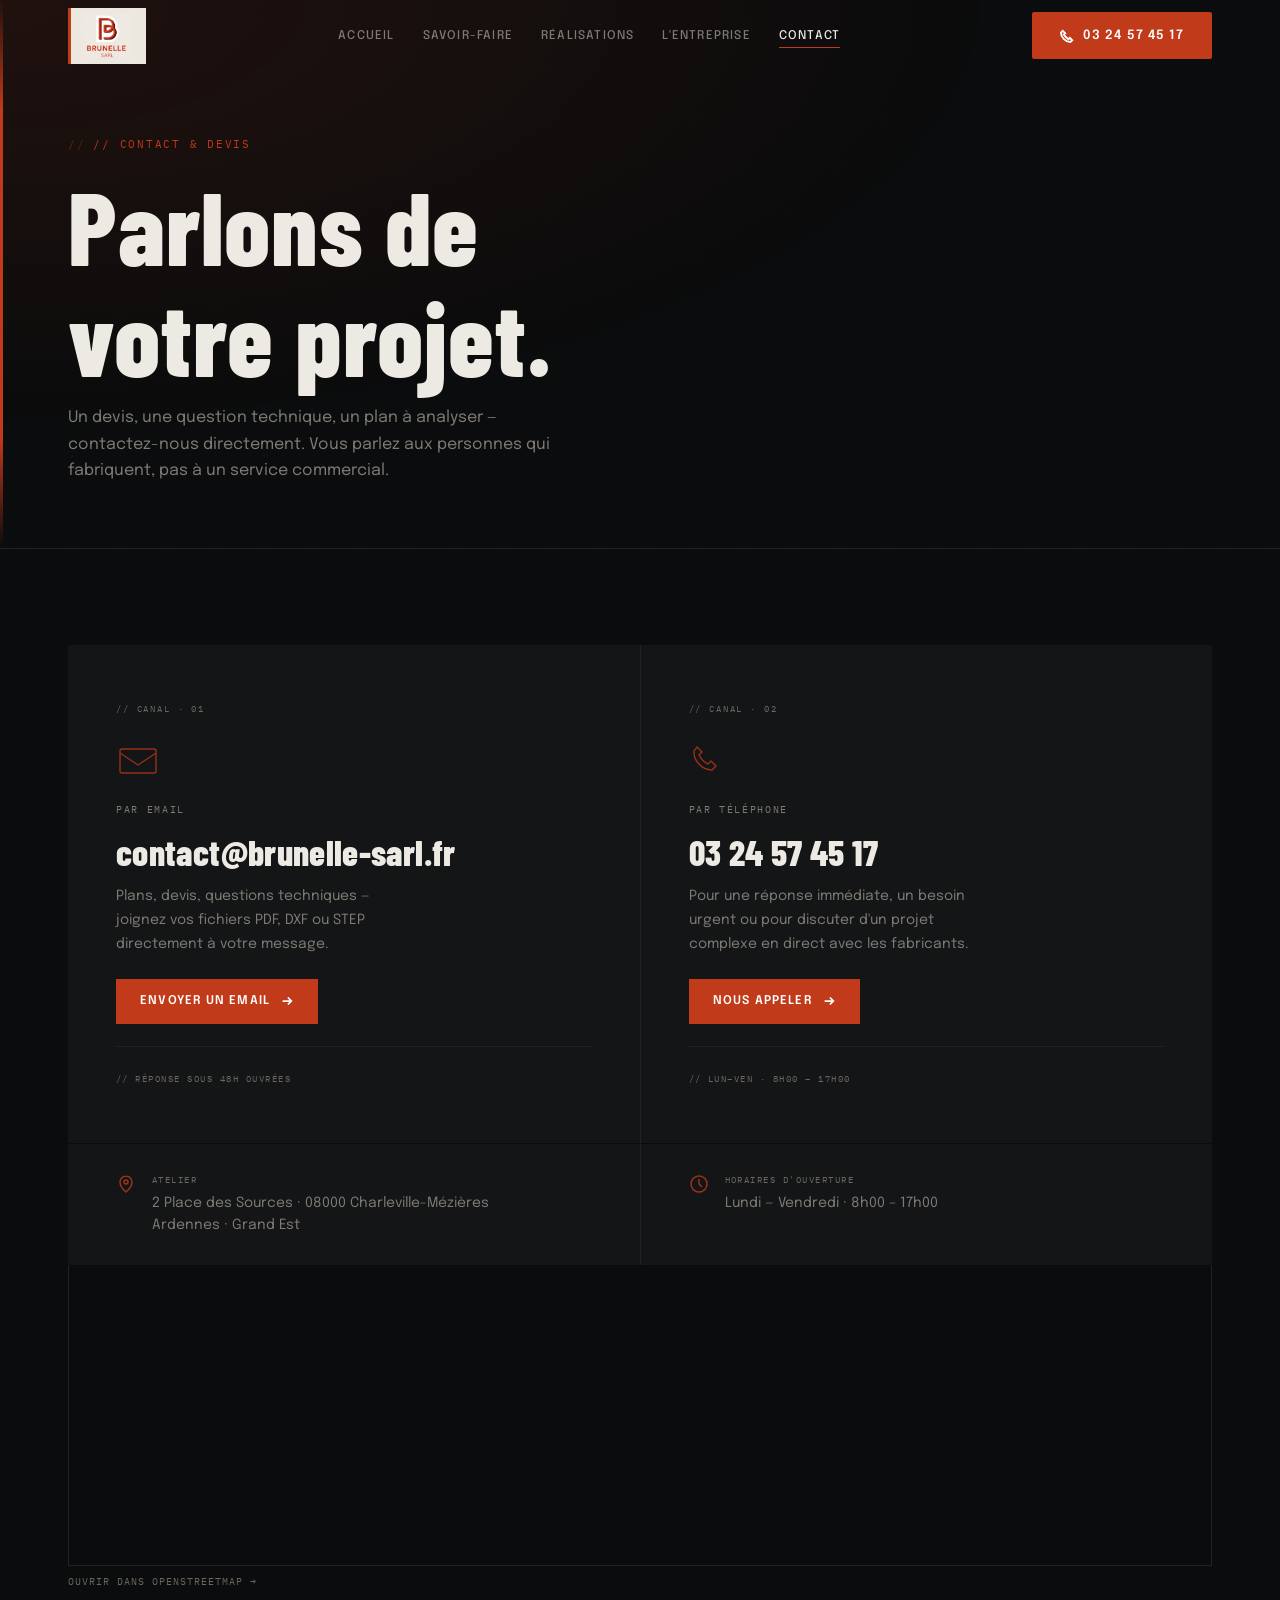
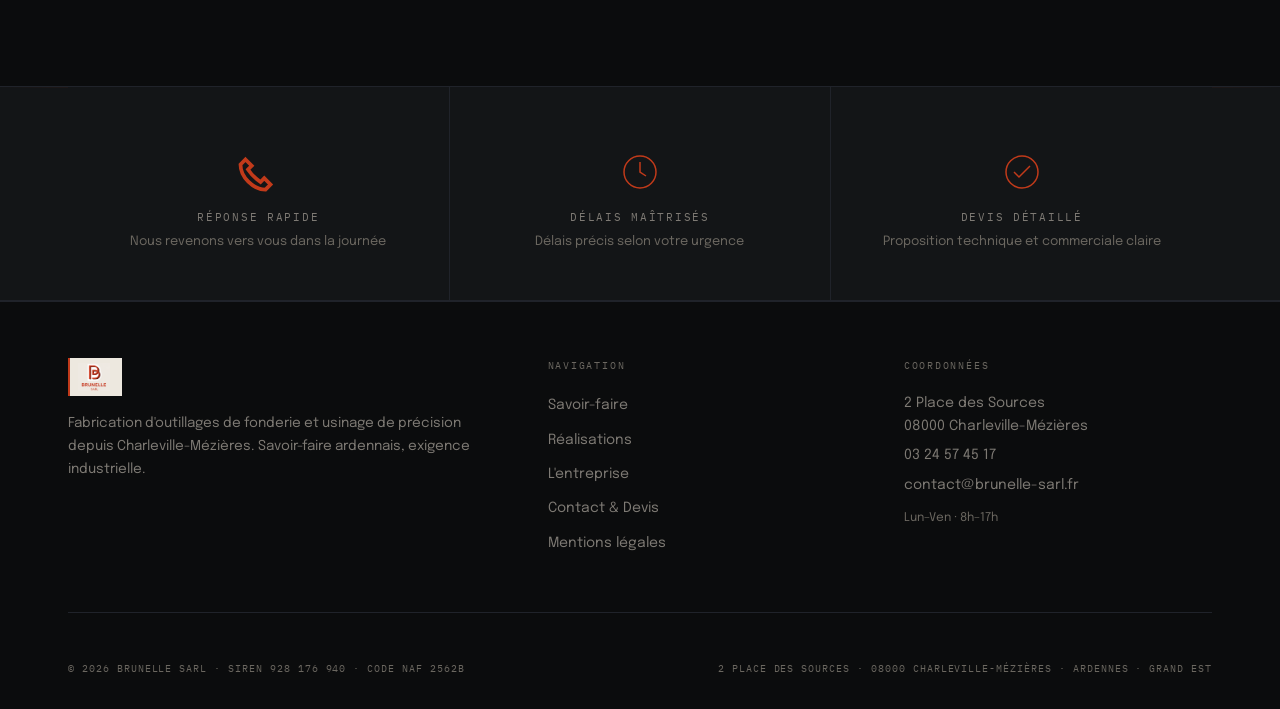
==== commit 68cc299d: "Mise à jour site : retouches index, contact, savoir-faire" ====
--- a/contact.html
+++ b/contact.html
@@ -42,178 +42,84 @@
   </div>
 </header>
 
-<!-- ===== CONTACT LAYOUT ===== -->
+<!-- ===== CONTACT DIRECT ===== -->
 <section class="section">
   <div class="container">
-    <div class="contact-layout">
-
-      <!-- Colonne infos -->
-      <div>
-        <h3 class="contact-info-title">Coordonnées</h3>
-
-        <div class="contact-item">
-          <div class="contact-item-icon">
-            <svg viewBox="0 0 20 20" fill="none" stroke="currentColor" stroke-width="1.5">
-              <path d="M17 13.5c-1 .5-2 1-3 1-3 0-8-5-8-8 0-1 .5-2 1-3L5.5 2S4 3 3 5c-1 5 7 13 12 12 2-1 3-2.5 3-2.5L17 13.5z"/>
-            </svg>
-          </div>
-          <div>
-            <div class="contact-item-key">Téléphone</div>
-            <div class="contact-item-val">
-              <a href="tel:+33324574517">03 24 57 45 17</a><br>
-              <small style="color: var(--text-dim); font-size: 0.78rem;">Lun–Ven · 8h–17h</small>
-            </div>
-          </div>
-        </div>
-
-        <div class="contact-item">
-          <div class="contact-item-icon">
-            <svg viewBox="0 0 20 20" fill="none" stroke="currentColor" stroke-width="1.5">
-              <rect x="2" y="4" width="16" height="12" rx="1.5"/>
-              <path d="M2 7l8 5 8-5"/>
-            </svg>
-          </div>
-          <div>
-            <div class="contact-item-key">Email</div>
-            <div class="contact-item-val">
-              <a href="mailto:contact@brunelle-sarl.fr">contact@brunelle-sarl.fr</a>
-              <br><small style="color: var(--text-dim); font-size: 0.78rem;">Adresse à confirmer avec David</small>
-            </div>
-          </div>
-        </div>
-
-        <div class="contact-item">
-          <div class="contact-item-icon">
-            <svg viewBox="0 0 20 20" fill="none" stroke="currentColor" stroke-width="1.5">
-              <path d="M10 2C6.7 2 4 4.7 4 8c0 5 6 10 6 10s6-5 6-10c0-3.3-2.7-6-6-6z"/>
-              <circle cx="10" cy="8" r="2"/>
-            </svg>
-          </div>
-          <div>
-            <div class="contact-item-key">Adresse</div>
-            <div class="contact-item-val">
-              2 Place des Sources<br>
-              08000 Charleville-Mézières<br>
-              Ardennes · Grand Est
-            </div>
-          </div>
-        </div>
-
-        <div class="contact-item">
-          <div class="contact-item-icon">
-            <svg viewBox="0 0 20 20" fill="none" stroke="currentColor" stroke-width="1.5">
-              <circle cx="10" cy="10" r="8"/>
-              <path d="M10 5v5l3 3"/>
-            </svg>
-          </div>
-          <div>
-            <div class="contact-item-key">Horaires</div>
-            <div class="contact-item-val">
-              Lundi — Vendredi : 8h00 – 17h00<br>
-              <small style="color: var(--text-dim); font-size: 0.78rem;">Horaires à confirmer avec David</small>
-            </div>
-          </div>
-        </div>
-
-        <!-- Carte OpenStreetMap -->
-        <div class="contact-map">
-          <iframe
-            src="https://www.openstreetmap.org/export/embed.html?bbox=4.6900%2C49.7600%2C4.7450%2C49.7850&layer=mapnik&marker=49.7713%2C4.7163"
-            title="Localisation Brunelle SARL — Charleville-Mézières"
-            loading="lazy">
-          </iframe>
-        </div>
-        <a href="https://www.openstreetmap.org/?mlat=49.7713&mlon=4.7163#map=15/49.7713/4.7163" class="map-link" target="_blank" rel="noopener">
-          Ouvrir dans OpenStreetMap →
-        </a>
-      </div>
-
-      <!-- Formulaire -->
-      <div>
-        <div class="contact-form">
-          <div class="form-title">// Formulaire de demande</div>
-
-          <form action="mailto:contact@brunelle-sarl.fr" method="post" enctype="text/plain">
-
-            <div class="form-row">
-              <div class="form-group">
-                <label for="nom">Nom *</label>
-                <input type="text" id="nom" name="nom" placeholder="Votre nom" required>
-              </div>
-              <div class="form-group">
-                <label for="prenom">Prénom</label>
-                <input type="text" id="prenom" name="prenom" placeholder="Votre prénom">
-              </div>
-            </div>
-
-            <div class="form-group">
-              <label for="societe">Société *</label>
-              <input type="text" id="societe" name="societe" placeholder="Nom de votre entreprise" required>
-            </div>
-
-            <div class="form-row">
-              <div class="form-group">
-                <label for="email">Email *</label>
-                <input type="email" id="email" name="email" placeholder="vous@entreprise.fr" required>
-              </div>
-              <div class="form-group">
-                <label for="telephone">Téléphone</label>
-                <input type="tel" id="telephone" name="telephone" placeholder="0X XX XX XX XX">
-              </div>
-            </div>
-
-            <div class="form-group">
-              <label for="type">Type de demande *</label>
-              <select id="type" name="type" required>
-                <option value="" disabled selected>Sélectionner…</option>
-                <option value="devis-outillage">Devis — Outillage de fonderie</option>
-                <option value="devis-usinage">Devis — Usinage de précision</option>
-                <option value="devis-gabarit">Devis — Gabarit de contrôle</option>
-                <option value="renseignement">Renseignement technique</option>
-                <option value="autre">Autre</option>
-              </select>
-            </div>
-
-            <div class="form-group">
-              <label for="secteur">Secteur industriel</label>
-              <select id="secteur" name="secteur">
-                <option value="" disabled selected>Votre secteur…</option>
-                <option value="ferroviaire">Ferroviaire</option>
-                <option value="defense">Défense</option>
-                <option value="energie">Énergie</option>
-                <option value="automobile">Automobile</option>
-                <option value="aeronautique">Aéronautique</option>
-                <option value="autre">Autre / Général</option>
-              </select>
-            </div>
-
-            <div class="form-group">
-              <label for="message">Décrivez votre besoin *</label>
-              <textarea id="message" name="message" placeholder="Décrivez votre pièce, matière, dimensions indicatives, quantité, délai souhaité… Plus vous êtes précis, plus vite nous pouvons répondre." required></textarea>
-            </div>
-
-            <p class="form-note">* Champs obligatoires. Vos données ne sont utilisées que pour répondre à votre demande.</p>
-
-            <button type="submit" class="btn btn-primary btn-form">
-              Envoyer la demande
-              <svg class="arrow" viewBox="0 0 16 16" fill="none" stroke="currentColor" stroke-width="2"><path d="M3 8h10M9 4l4 4-4 4"/></svg>
-            </button>
-
-          </form>
-        </div>
-
-        <!-- Note alternative contact direct -->
-        <div style="margin-top: 16px; padding: 16px 20px; border: 1px solid var(--border); background: var(--surface);">
-          <p style="font-size: 0.8rem; color: var(--text-muted);">
-            <strong style="color: var(--text);">Préférez-vous envoyer vos plans directement ?</strong><br>
-            Envoyez vos fichiers (PDF, DXF, STEP…) par email à
-            <a href="mailto:contact@brunelle-sarl.fr" style="color: var(--accent);">contact@brunelle-sarl.fr</a>
-            ou appelez-nous au <a href="tel:+33324574517" style="color: var(--text);">03 24 57 45 17</a>.
-          </p>
-        </div>
-      </div>
-
-    </div>
+
+    <!-- Deux stations de contact -->
+    <div class="contact-actions-grid">
+
+      <!-- EMAIL -->
+      <a href="mailto:contact@brunelle-sarl.fr" class="contact-action-card">
+        <div class="contact-action-label">// Canal · 01</div>
+        <svg class="contact-action-icon" viewBox="0 0 44 44" fill="none" stroke="currentColor" stroke-width="1.4">
+          <rect x="4" y="10" width="36" height="24" rx="2"/>
+          <path d="M4 14l18 12 18-12"/>
+        </svg>
+        <div class="contact-action-type">Par email</div>
+        <div class="contact-action-value">contact@brunelle-sarl.fr</div>
+        <p class="contact-action-note">Plans, devis, questions techniques — joignez vos fichiers PDF, DXF ou STEP directement à votre message.</p>
+        <span class="contact-action-btn">
+          Envoyer un email
+          <svg viewBox="0 0 16 16" fill="none" stroke="currentColor" stroke-width="2"><path d="M3 8h10M9 4l4 4-4 4"/></svg>
+        </span>
+        <div class="contact-action-meta">// Réponse sous 48h ouvrées</div>
+      </a>
+
+      <!-- TÉLÉPHONE -->
+      <a href="tel:+33324574517" class="contact-action-card">
+        <div class="contact-action-label">// Canal · 02</div>
+        <svg class="contact-action-icon" viewBox="0 0 44 44" fill="none" stroke="currentColor" stroke-width="1.4">
+          <path d="M8 8l5 5-3 3c1 3 6 8 9 9l3-3 5 5-4 4C12 31 4 20 5 12l3-4z"/>
+        </svg>
+        <div class="contact-action-type">Par téléphone</div>
+        <div class="contact-action-value">03 24 57 45 17</div>
+        <p class="contact-action-note">Pour une réponse immédiate, un besoin urgent ou pour discuter d'un projet complexe en direct avec les fabricants.</p>
+        <span class="contact-action-btn">
+          Nous appeler
+          <svg viewBox="0 0 16 16" fill="none" stroke="currentColor" stroke-width="2"><path d="M3 8h10M9 4l4 4-4 4"/></svg>
+        </span>
+        <div class="contact-action-meta">// Lun–Ven · 8h00 – 17h00</div>
+      </a>
+
+    </div>
+
+    <!-- Infos secondaires -->
+    <div class="contact-secondary">
+      <div class="contact-secondary-item">
+        <svg viewBox="0 0 20 20" fill="none" stroke="currentColor" stroke-width="1.5">
+          <path d="M10 2C6.7 2 4 4.7 4 8c0 5 6 10 6 10s6-5 6-10c0-3.3-2.7-6-6-6z"/>
+          <circle cx="10" cy="8" r="2"/>
+        </svg>
+        <div>
+          <div class="contact-secondary-key">Atelier</div>
+          <div class="contact-secondary-val">2 Place des Sources · 08000 Charleville-Mézières<br>Ardennes · Grand Est</div>
+        </div>
+      </div>
+      <div class="contact-secondary-item">
+        <svg viewBox="0 0 20 20" fill="none" stroke="currentColor" stroke-width="1.5">
+          <circle cx="10" cy="10" r="8"/>
+          <path d="M10 5v5l3 3"/>
+        </svg>
+        <div>
+          <div class="contact-secondary-key">Horaires d'ouverture</div>
+          <div class="contact-secondary-val">Lundi — Vendredi · 8h00 – 17h00</div>
+        </div>
+      </div>
+    </div>
+
+    <!-- Carte OpenStreetMap -->
+    <div class="contact-map-large">
+      <iframe
+        src="https://www.openstreetmap.org/export/embed.html?bbox=4.6900%2C49.7600%2C4.7450%2C49.7850&layer=mapnik&marker=49.7713%2C4.7163"
+        title="Localisation Brunelle SARL — Charleville-Mézières"
+        loading="lazy">
+      </iframe>
+    </div>
+    <a href="https://www.openstreetmap.org/?mlat=49.7713&mlon=4.7163#map=15/49.7713/4.7163" class="map-link" target="_blank" rel="noopener">
+      Ouvrir dans OpenStreetMap →
+    </a>
+
   </div>
 </section>
 
--- a/css/style.css
+++ b/css/style.css
@@ -15,7 +15,7 @@
   --accent-glow: rgba(193, 58, 26, 0.05);
   --text:        #EDEAE4;
   --text-muted:  #7E7A74;
-  --text-dim:    #46433D;
+  --text-dim:    #6B6760;
   --border:      #20232A;
   --border-mid:  #2C2F37;
 
@@ -246,7 +246,7 @@
   width: 100%; height: 100%;
   object-fit: cover;
   object-position: center;
-  opacity: 0.45;
+  opacity: 0.53;
   filter: grayscale(10%);
 }
 .hero-bg::after {
@@ -256,7 +256,7 @@
   background:
     linear-gradient(rgba(255,255,255,0.04) 1px, transparent 1px),
     linear-gradient(90deg, rgba(255,255,255,0.04) 1px, transparent 1px),
-    linear-gradient(to right, rgba(11,12,13,0.97) 30%, rgba(11,12,13,0.35) 65%, rgba(11,12,13,0.15) 100%),
+    linear-gradient(to right, rgba(11,12,13,0.88) 20%, rgba(11,12,13,0.28) 60%, rgba(11,12,13,0.08) 100%),
     linear-gradient(to top, rgba(11,12,13,0.7) 0%, transparent 35%);
   background-size: 64px 64px, 64px 64px, auto, auto;
 }
@@ -281,11 +281,11 @@
 /* Grille 2 colonnes : texte | panneau */
 .hero-grid {
   display: grid;
-  grid-template-columns: 1fr 300px;
-  gap: 56px;
-  align-items: center;
-}
-.hero-left { display: flex; flex-direction: column; }
+  grid-template-columns: 1fr 380px;
+  gap: 40px;
+  align-items: center;
+}
+.hero-left { display: flex; flex-direction: column; padding-left: 24px; }
 
 .hero-eyebrow {
   font-family: var(--font-mono);
@@ -308,7 +308,8 @@
 .hero-title {
   color: var(--text);
   font-size: clamp(2.4rem, 5.5vw, 5rem);
-  margin-bottom: 24px;
+  line-height: 1.13;
+  margin-bottom: 28px;
   text-shadow: 0 2px 40px rgba(0,0,0,0.5);
 }
 .hero-title .accent { color: var(--accent); }
@@ -320,32 +321,39 @@
   line-height: 1.75;
 }
 
-/* Panneau droite */
-.hero-panel {
+/* Chiffres clés — 3 barres indépendantes */
+.hero-stats {
+  display: flex;
+  flex-direction: column;
+  gap: 12px;
+  align-self: center;
+  margin-left: -48px;
+  transform: translateY(-44px);
+}
+.hero-stats-label {
+  font-family: var(--font-mono);
+  font-size: 0.6rem;
+  letter-spacing: 0.16em;
+  text-transform: uppercase;
+  color: var(--text-muted);
+  margin-bottom: 4px;
+}
+.hero-stat-bar {
   background: rgba(11,12,13,0.75);
   backdrop-filter: blur(12px);
   -webkit-backdrop-filter: blur(12px);
   border: 1px solid var(--border-mid);
-  border-left: 2px solid var(--accent);
-  padding: 28px 24px;
-  display: flex;
-  flex-direction: column;
+  border-left: 2px solid rgba(237,234,228,0.18);
+  padding: 16px 20px;
+  display: flex;
+  align-items: center;
   gap: 16px;
-}
-.hero-panel-label {
-  font-family: var(--font-mono);
-  font-size: 0.6rem;
-  letter-spacing: 0.16em;
-  text-transform: uppercase;
-  color: var(--text-dim);
-  margin-bottom: 4px;
-}
-.hero-panel-item {
-  display: flex;
-  align-items: center;
-  gap: 16px;
-}
-.hero-panel-num {
+  transition: border-left-color 0.22s ease;
+}
+.hero-stat-bar:hover {
+  border-left-color: rgba(237,234,228,0.45);
+}
+.hero-stat-num {
   font-family: var(--font-display);
   font-size: 2.8rem;
   font-weight: 800;
@@ -354,21 +362,46 @@
   flex-shrink: 0;
   min-width: 56px;
 }
-.hero-panel-num .accent { color: var(--accent); }
-.hero-panel-text {
+.hero-stat-num .accent { color: var(--accent); }
+.hero-stat-info {
+  display: flex;
+  flex-direction: column;
+  gap: 4px;
+}
+.hero-stat-title {
   font-size: 0.82rem;
-  color: var(--text-muted);
-  line-height: 1.4;
-}
-.hero-panel-text small {
+  color: var(--text);
+  line-height: 1.3;
+}
+.hero-stat-sub {
   font-family: var(--font-mono);
   font-size: 0.58rem;
   letter-spacing: 0.08em;
   color: var(--text-dim);
 }
-.hero-panel-divider {
-  height: 1px;
-  background: var(--border);
+.hero-stat-tags {
+  display: flex;
+  flex-wrap: wrap;
+  gap: 4px 6px;
+  margin-top: 7px;
+}
+.hero-stat-tags span {
+  font-family: var(--font-mono);
+  font-size: 0.56rem;
+  letter-spacing: 0.07em;
+  text-transform: uppercase;
+  color: var(--text-muted);
+  border: 1px solid var(--border-mid);
+  padding: 2px 7px;
+  white-space: nowrap;
+  cursor: default;
+  transition: color 0.18s ease, border-color 0.18s ease, background 0.18s ease, transform 0.18s ease;
+}
+.hero-stat-tags span:hover {
+  color: var(--text);
+  border-color: rgba(237,234,228,0.32);
+  background: rgba(237,234,228,0.05);
+  transform: translateY(-2px);
 }
 .hero-actions {
   display: flex;
@@ -760,6 +793,37 @@
 .page-header h1 { margin-bottom: 14px; }
 .page-header p { color: var(--text-muted); font-size: 1rem; max-width: 55ch; }
 
+/* Page header avec illustration à droite */
+.page-header--split .page-header-split {
+  display: grid;
+  grid-template-columns: 1fr 1fr;
+  gap: 48px;
+  align-items: center;
+}
+.page-header--split .page-header-text p { max-width: 48ch; }
+.page-header-visual {
+  position: relative;
+  z-index: 1;
+}
+.header-illustration {
+  width: 100%;
+  max-width: 480px;
+  height: auto;
+  display: block;
+  border-radius: 4px;
+  opacity: 0.75;
+  mix-blend-mode: luminosity;
+  filter: contrast(1.1) brightness(0.9);
+  border: 1px solid var(--border);
+}
+@media (max-width: 768px) {
+  .page-header--split .page-header-split {
+    grid-template-columns: 1fr;
+    gap: 32px;
+  }
+  .page-header-visual { display: none; }
+}
+
 /* ============================================
    SAVOIR-FAIRE PAGE — détail
    ============================================ */
@@ -1073,8 +1137,177 @@
 .value-desc { font-size: 0.82rem; color: var(--text-muted); }
 
 /* ============================================
-   CONTACT PAGE
-   ============================================ */
+   CONTACT PAGE — STATIONS D'ACTION DIRECTE
+   ============================================ */
+
+/* Grille 2 stations */
+.contact-actions-grid {
+  display: grid;
+  grid-template-columns: 1fr 1fr;
+  background: var(--border);
+  gap: 1px;
+  margin-bottom: 1px;
+}
+
+/* Carte-station cliquable */
+.contact-action-card {
+  position: relative;
+  display: flex;
+  flex-direction: column;
+  gap: 14px;
+  padding: 56px 48px;
+  background: var(--surface);
+  overflow: hidden;
+  transition: background 0.3s ease;
+}
+.contact-action-card::before {
+  content: '';
+  position: absolute;
+  top: 0; left: 0; bottom: 0;
+  width: 3px;
+  background: var(--accent);
+  transform: scaleY(0);
+  transform-origin: bottom;
+  transition: transform 0.4s cubic-bezier(0.16, 1, 0.3, 1);
+}
+.contact-action-card::after {
+  content: '';
+  position: absolute;
+  inset: 0;
+  background: radial-gradient(ellipse at 0% 60%, rgba(193,58,26,0.07), transparent 55%);
+  opacity: 0;
+  pointer-events: none;
+  transition: opacity 0.4s ease;
+}
+.contact-action-card:hover { background: var(--surface-2); }
+.contact-action-card:hover::before { transform: scaleY(1); }
+.contact-action-card:hover::after { opacity: 1; }
+
+.contact-action-label {
+  font-family: var(--font-mono);
+  font-size: 0.58rem;
+  letter-spacing: 0.2em;
+  color: var(--text-dim);
+  text-transform: uppercase;
+}
+.contact-action-icon {
+  width: 44px; height: 44px;
+  color: var(--accent);
+  opacity: 0.75;
+  margin-top: 8px;
+  transition: opacity var(--ease), transform var(--ease);
+}
+.contact-action-card:hover .contact-action-icon { opacity: 1; transform: scale(1.08); }
+
+.contact-action-type {
+  font-family: var(--font-mono);
+  font-size: 0.65rem;
+  letter-spacing: 0.16em;
+  text-transform: uppercase;
+  color: var(--text-muted);
+  margin-top: 4px;
+}
+.contact-action-value {
+  font-family: var(--font-display);
+  font-size: clamp(1.6rem, 2.8vw, 2.5rem);
+  font-weight: 800;
+  letter-spacing: 0.01em;
+  color: var(--text);
+  line-height: 1.1;
+}
+.contact-action-note {
+  font-size: 0.875rem;
+  color: var(--text-muted);
+  line-height: 1.7;
+  max-width: 38ch;
+  flex: 1;
+}
+.contact-action-btn {
+  display: inline-flex;
+  align-items: center;
+  gap: 10px;
+  padding: 13px 24px;
+  background: var(--accent);
+  color: #fff;
+  font-size: 0.75rem;
+  font-weight: 600;
+  letter-spacing: 0.1em;
+  text-transform: uppercase;
+  align-self: flex-start;
+  margin-top: 8px;
+  position: relative;
+  z-index: 1;
+  transition: background 0.2s ease, transform 0.2s ease, box-shadow 0.2s ease;
+}
+.contact-action-btn svg { width: 14px; height: 14px; transition: transform 0.2s ease; }
+.contact-action-card:hover .contact-action-btn {
+  background: #d9421e;
+  transform: translateX(4px);
+  box-shadow: 0 4px 20px rgba(193,58,26,0.3);
+}
+.contact-action-card:hover .contact-action-btn svg { transform: translateX(3px); }
+
+.contact-action-meta {
+  font-family: var(--font-mono);
+  font-size: 0.58rem;
+  letter-spacing: 0.16em;
+  text-transform: uppercase;
+  color: var(--text-dim);
+  padding-top: 24px;
+  margin-top: 8px;
+  border-top: 1px solid var(--border);
+}
+
+/* Infos secondaires (adresse + horaires) */
+.contact-secondary {
+  display: flex;
+  gap: 0;
+  background: var(--border);
+  gap: 1px;
+  margin-bottom: 1px;
+}
+.contact-secondary-item {
+  display: flex;
+  align-items: flex-start;
+  gap: 16px;
+  flex: 1;
+  padding: 28px 48px;
+  background: var(--surface);
+}
+.contact-secondary-item svg {
+  width: 20px; height: 20px;
+  color: var(--accent);
+  flex-shrink: 0;
+  margin-top: 2px;
+  opacity: 0.8;
+}
+.contact-secondary-key {
+  font-family: var(--font-mono);
+  font-size: 0.58rem;
+  letter-spacing: 0.16em;
+  text-transform: uppercase;
+  color: var(--text-dim);
+  margin-bottom: 5px;
+}
+.contact-secondary-val {
+  font-size: 0.875rem;
+  color: var(--text-muted);
+  line-height: 1.6;
+}
+
+/* Carte plus grande */
+.contact-map-large {
+  border: 1px solid var(--border);
+  border-top: none;
+  overflow: hidden;
+  height: 300px;
+}
+.contact-map-large iframe {
+  width: 100%; height: 100%;
+  border: none;
+}
+
+/* Ancienne layout — conservé pour rétro-compat éventuelle */
 .contact-layout {
   display: grid;
   grid-template-columns: 1fr 1.2fr;
@@ -1244,10 +1477,15 @@
   .footer-bottom  { flex-direction: column; align-items: flex-start; }
   .hero-actions   { flex-direction: column; align-items: flex-start; }
   .hero-grid      { grid-template-columns: 1fr; }
-  .hero-panel     { display: none; }
+  .hero-stats     { display: none; }
   .section-header { flex-direction: column; align-items: flex-start; gap: 16px; }
   .form-row       { grid-template-columns: 1fr; }
   .contact-form   { padding: 28px; }
+  .contact-actions-grid { grid-template-columns: 1fr; }
+  .contact-action-card  { padding: 40px 28px; }
+  .contact-secondary    { flex-direction: column; gap: 1px; }
+  .contact-secondary-item { padding: 24px 28px; }
+  .contact-map-large    { height: 220px; }
 }
 
 /* ============================================
@@ -1273,4 +1511,4 @@
 .hero-description { animation: heroFadeUp 0.7s cubic-bezier(0.16, 1, 0.3, 1) both; animation-delay: 0.5s; }
 .hero-actions    { animation: heroFadeUp 0.6s cubic-bezier(0.16, 1, 0.3, 1) both; animation-delay: 0.65s; }
 .hero-sectors    { animation: heroFadeUp 0.6s cubic-bezier(0.16, 1, 0.3, 1) both; animation-delay: 0.8s; }
-.hero-panel      { animation: heroFadeIn 1s ease both; animation-delay: 0.45s; }
+.hero-stats      { animation: heroFadeIn 1s ease both; animation-delay: 0.45s; }
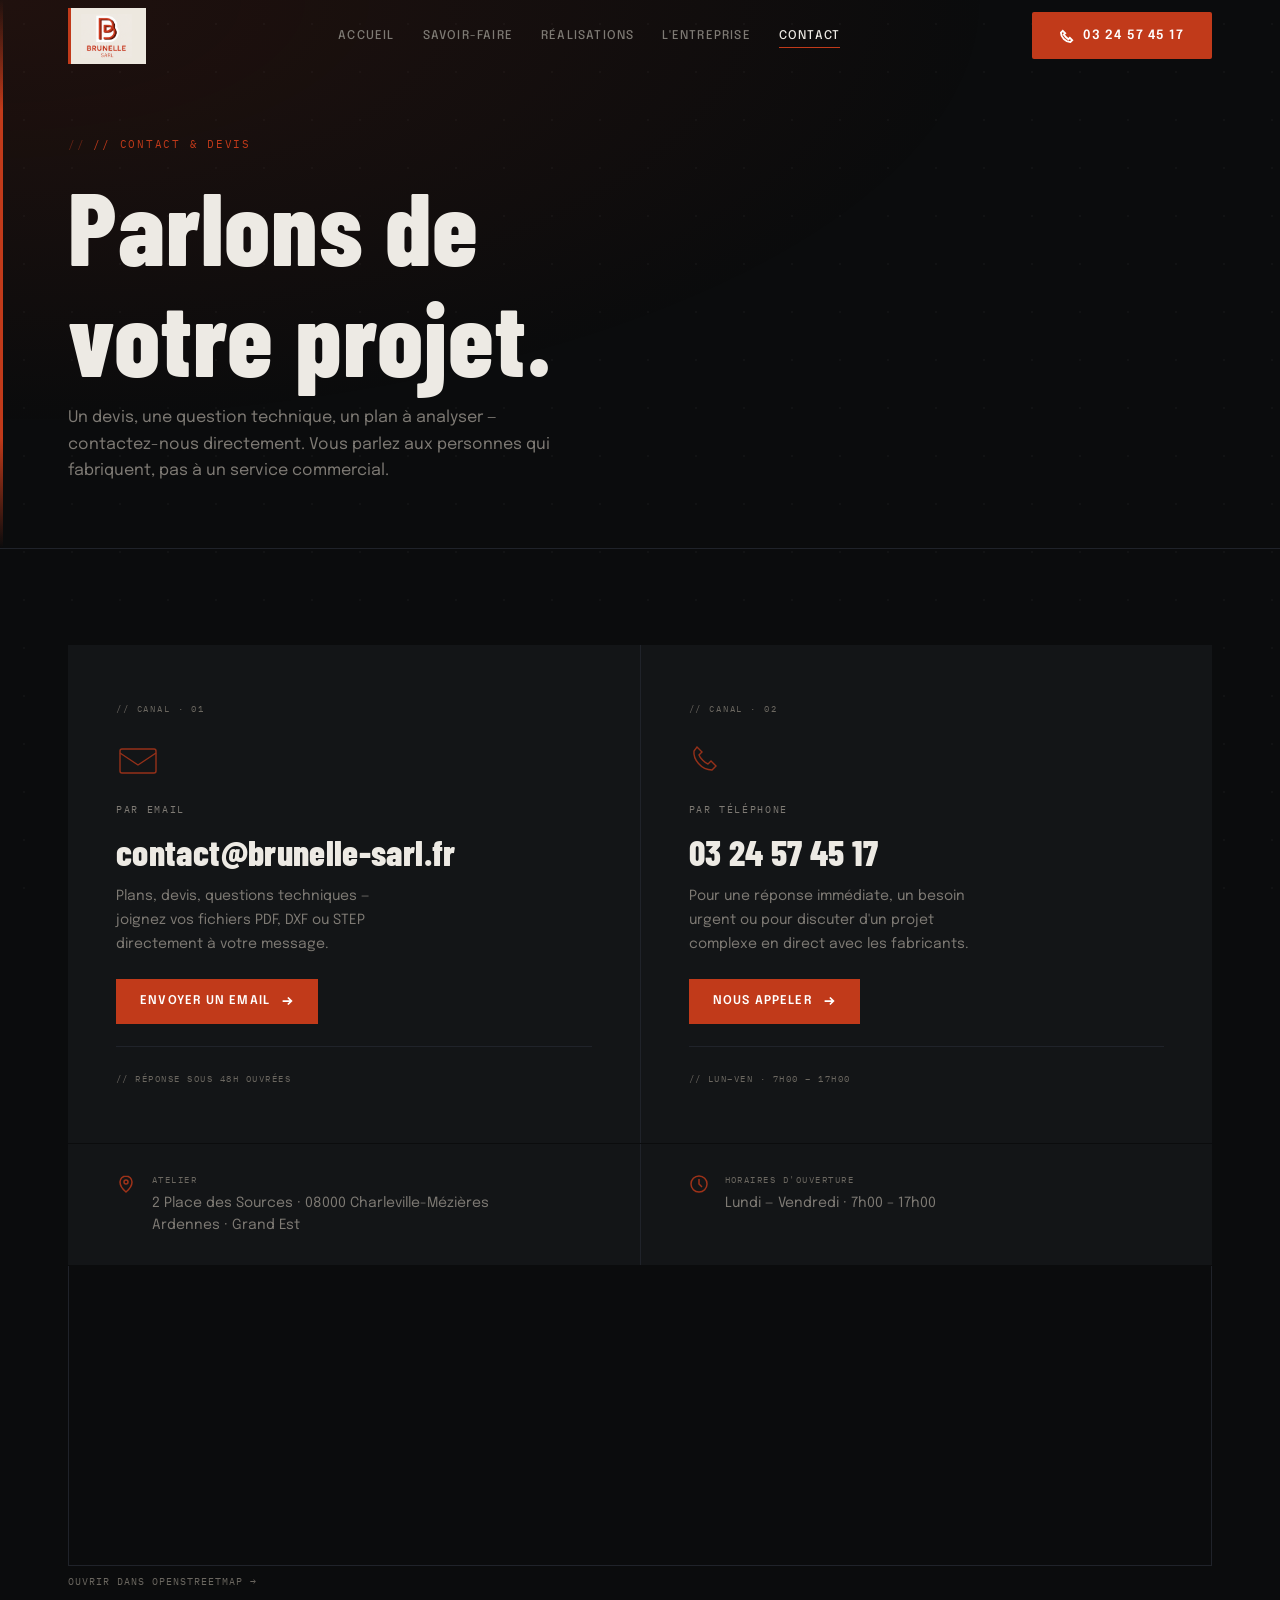
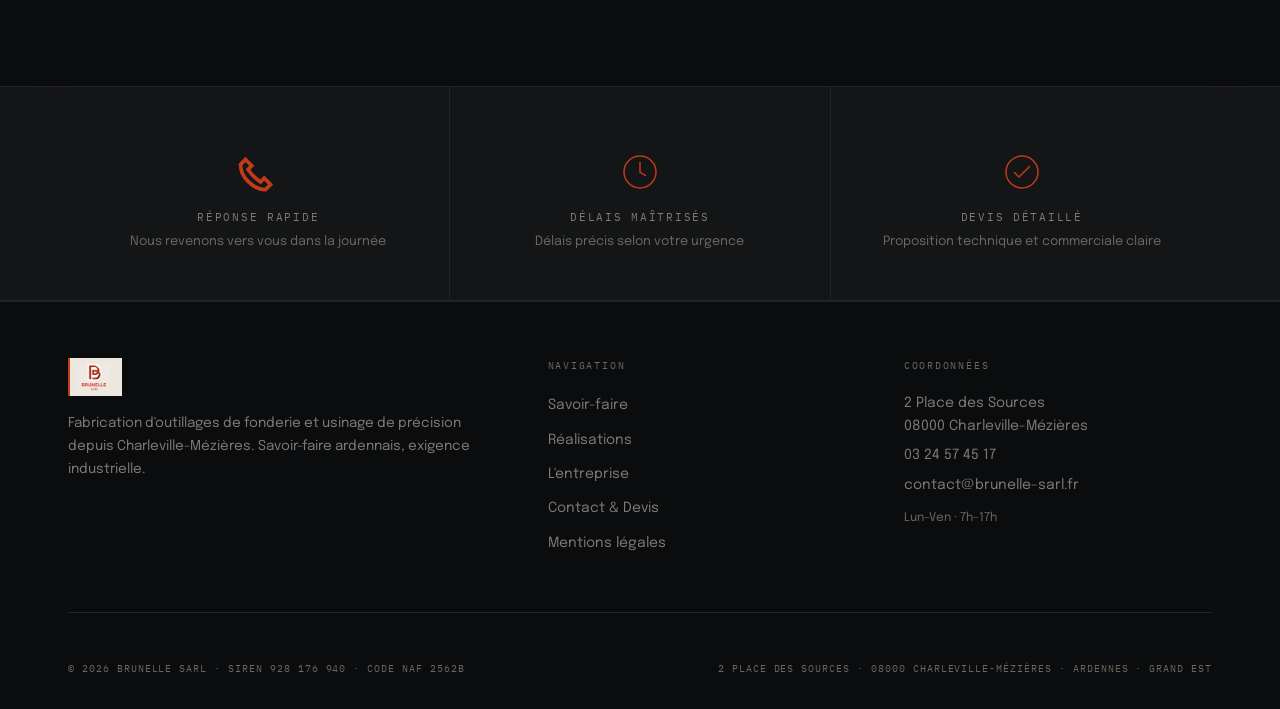
==== commit 2eb692b2: "Last update site dark" ====
--- a/contact.html
+++ b/contact.html
@@ -79,7 +79,7 @@
           Nous appeler
           <svg viewBox="0 0 16 16" fill="none" stroke="currentColor" stroke-width="2"><path d="M3 8h10M9 4l4 4-4 4"/></svg>
         </span>
-        <div class="contact-action-meta">// Lun–Ven · 8h00 – 17h00</div>
+        <div class="contact-action-meta">// Lun–Ven · 7h00 – 17h00</div>
       </a>
 
     </div>
@@ -103,7 +103,7 @@
         </svg>
         <div>
           <div class="contact-secondary-key">Horaires d'ouverture</div>
-          <div class="contact-secondary-val">Lundi — Vendredi · 8h00 – 17h00</div>
+          <div class="contact-secondary-val">Lundi — Vendredi · 7h00 – 17h00</div>
         </div>
       </div>
     </div>
@@ -186,7 +186,7 @@
         <p>2 Place des Sources<br>08000 Charleville-Mézières</p>
         <p><a href="tel:+33324574517">03 24 57 45 17</a></p>
         <p><a href="mailto:contact@brunelle-sarl.fr">contact@brunelle-sarl.fr</a></p>
-        <p style="margin-top: 12px; font-size: 0.75rem; color: var(--text-dim);">Lun–Ven · 8h–17h</p>
+        <p style="margin-top: 12px; font-size: 0.75rem; color: var(--text-dim);">Lun–Ven · 7h–17h</p>
       </div>
     </div>
     <div class="footer-bottom">
--- a/css/style.css
+++ b/css/style.css
@@ -327,7 +327,7 @@
   flex-direction: column;
   gap: 12px;
   align-self: center;
-  margin-left: -48px;
+  margin-left: -80px;
   transform: translateY(-44px);
 }
 .hero-stats-label {
@@ -369,7 +369,7 @@
   gap: 4px;
 }
 .hero-stat-title {
-  font-size: 0.82rem;
+  font-size: 0.92rem;
   color: var(--text);
   line-height: 1.3;
 }
@@ -387,7 +387,7 @@
 }
 .hero-stat-tags span {
   font-family: var(--font-mono);
-  font-size: 0.56rem;
+  font-size: 0.65rem;
   letter-spacing: 0.07em;
   text-transform: uppercase;
   color: var(--text-muted);
@@ -615,7 +615,7 @@
 }
 .secteurs-grid {
   display: grid;
-  grid-template-columns: repeat(5, 1fr);
+  grid-template-columns: repeat(4, 1fr);
   background: var(--border);
   gap: 1px;
 }
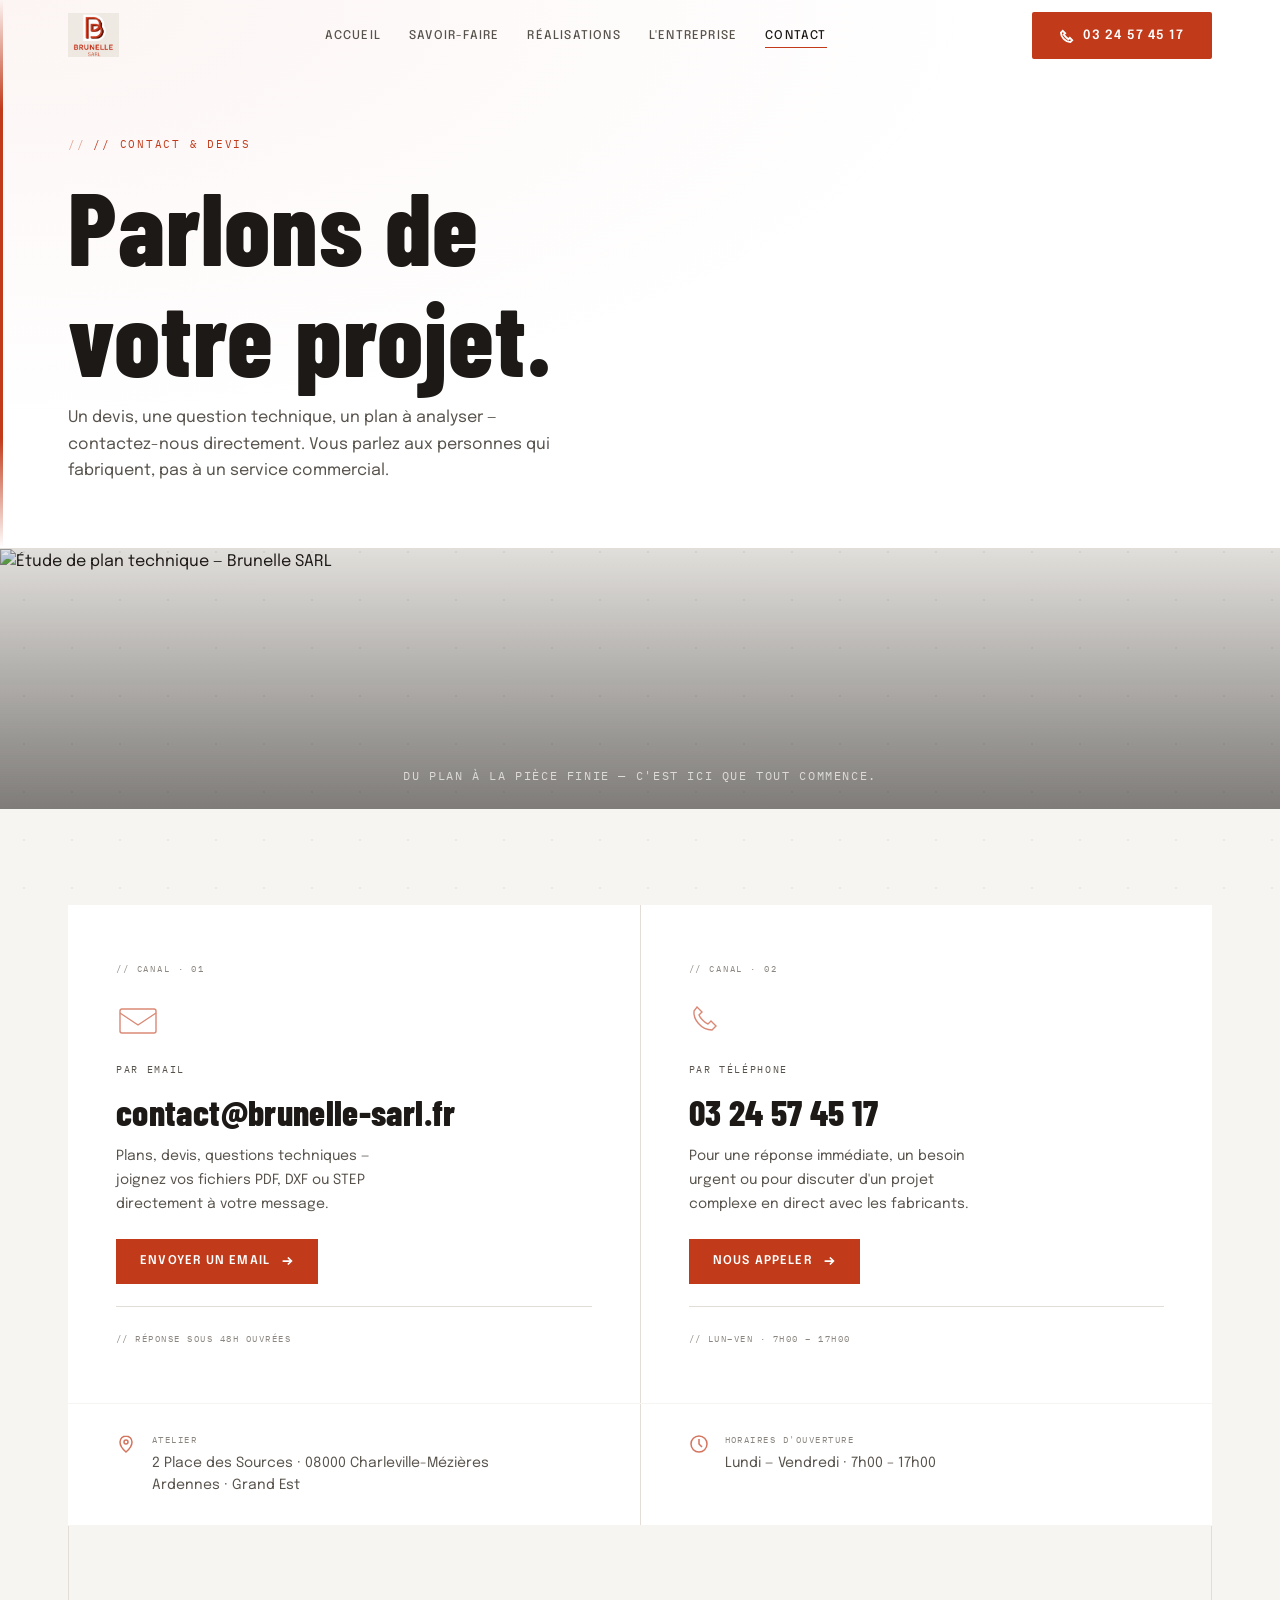
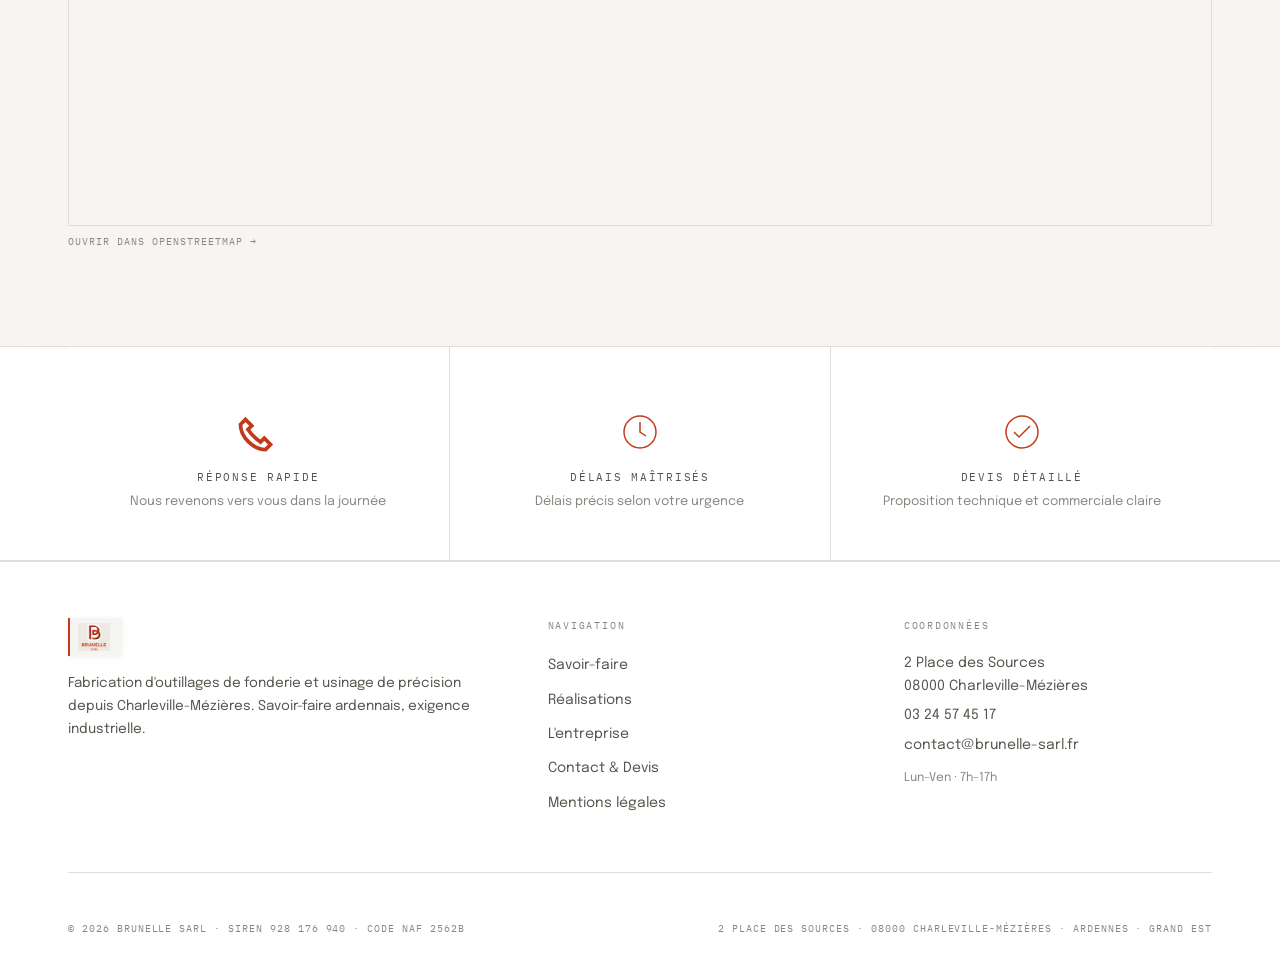
==== commit 9e32098c: "Corrections + images" ====
--- a/contact.html
+++ b/contact.html
@@ -42,6 +42,12 @@
   </div>
 </header>
 
+<!-- ===== PHOTO INTRO ===== -->
+<div class="photo-intro-strip">
+  <img src="photos/plan-technique.jpg" alt="Étude de plan technique — Brunelle SARL">
+  <div class="photo-intro-caption">Du plan à la pièce finie — c'est ici que tout commence.</div>
+</div>
+
 <!-- ===== CONTACT DIRECT ===== -->
 <section class="section">
   <div class="container">
--- a/css/style.css
+++ b/css/style.css
@@ -1,23 +1,23 @@
 /* =============================================
-   BRUNELLE SARL — Stylesheet v1.0
-   Design: Dark industrial / dessin technique
+   BRUNELLE SARL — Stylesheet v2.0
+   Design: Light industrial / précision blanche
    ============================================= */
 
 @import url('https://fonts.googleapis.com/css2?family=Barlow+Condensed:wght@400;600;700;800&family=Epilogue:wght@300;400;500;600&family=IBM+Plex+Mono:wght@400;500&display=swap');
 
 /* --- Tokens --- */
 :root {
-  --bg:          #0b0c0d;
-  --surface:     #131517;
-  --surface-2:   #1a1c20;
+  --bg:          #F7F5F1;
+  --surface:     #FFFFFF;
+  --surface-2:   #F0EDE7;
   --accent:      #C13A1A;
-  --accent-dim:  rgba(193, 58, 26, 0.12);
-  --accent-glow: rgba(193, 58, 26, 0.05);
-  --text:        #EDEAE4;
-  --text-muted:  #7E7A74;
-  --text-dim:    #6B6760;
-  --border:      #20232A;
-  --border-mid:  #2C2F37;
+  --accent-dim:  rgba(193, 58, 26, 0.08);
+  --accent-glow: rgba(193, 58, 26, 0.04);
+  --text:        #1C1917;
+  --text-muted:  #57524B;
+  --text-dim:    #8C8680;
+  --border:      #E2DDD7;
+  --border-mid:  #C8C2BA;
 
   --font-display: 'Barlow Condensed', 'Arial Narrow', sans-serif;
   --font-body:    'Epilogue', sans-serif;
@@ -46,12 +46,12 @@
 img { max-width: 100%; display: block; }
 ul { list-style: none; }
 
-/* --- Dot-grid background (très subtil) --- */
+/* --- Dot-grid background subtil --- */
 body::before {
   content: '';
   position: fixed;
   inset: 0;
-  background-image: radial-gradient(circle, rgba(255,255,255,0.03) 1px, transparent 1px);
+  background-image: radial-gradient(circle, rgba(0,0,0,0.05) 1px, transparent 1px);
   background-size: 48px 48px;
   pointer-events: none;
   z-index: 0;
@@ -63,6 +63,7 @@
   font-weight: 700;
   line-height: 1.08;
   letter-spacing: 0.01em;
+  color: var(--text);
 }
 h1 { font-size: clamp(3.2rem, 8vw, 6.5rem); font-weight: 800; }
 h2 { font-size: clamp(2rem, 4vw, 3.2rem); }
@@ -111,16 +112,12 @@
   white-space: nowrap;
 }
 .btn-primary { background: var(--accent); color: #fff; }
-.btn-primary:hover { background: #d9421e; transform: translateY(-1px); box-shadow: 0 4px 20px rgba(193,58,26,0.25); }
+.btn-primary:hover { background: #d9421e; transform: translateY(-1px); box-shadow: 0 4px 20px rgba(193,58,26,0.22); }
 .btn-ghost  { background: transparent; color: var(--text); border: 1px solid var(--border-mid); }
-.btn-ghost:hover { border-color: var(--text-muted); }
+.btn-ghost:hover { border-color: var(--text); background: rgba(0,0,0,0.03); }
 .btn svg { width: 15px; height: 15px; flex-shrink: 0; }
 
-/* Arrow icon inline */
-.arrow {
-  display: inline-block;
-  transition: transform var(--ease);
-}
+.arrow { display: inline-block; transition: transform var(--ease); }
 .btn:hover .arrow { transform: translateX(3px); }
 
 /* ============================================
@@ -134,13 +131,14 @@
   display: flex;
   align-items: center;
   border-bottom: 1px solid transparent;
-  transition: background 0.35s, border-color 0.35s, backdrop-filter 0.35s;
+  transition: background 0.35s, border-color 0.35s, box-shadow 0.35s;
 }
 .nav.scrolled {
-  background: rgba(11,12,13,0.92);
-  backdrop-filter: blur(14px);
-  -webkit-backdrop-filter: blur(14px);
+  background: rgba(247,245,241,0.94);
+  backdrop-filter: blur(16px);
+  -webkit-backdrop-filter: blur(16px);
   border-bottom-color: var(--border);
+  box-shadow: 0 1px 24px rgba(0,0,0,0.06);
 }
 .nav-inner {
   max-width: var(--max-w);
@@ -157,72 +155,41 @@
   align-items: center;
   gap: 10px;
   flex-shrink: 0;
-  background: #EDE8DF;
-  padding: 6px 14px 6px 10px;
-  border-left: 3px solid var(--accent);
-  transition: border-color var(--ease);
-}
-.nav-logo:hover { border-left-color: #d9421e; }
-.nav-logo img {
-  height: 44px;
-  width: auto;
-}
+  transition: opacity var(--ease);
+}
+.nav-logo:hover { opacity: 0.8; }
+.nav-logo img { height: 44px; width: auto; }
 .nav-logo-text { display: flex; flex-direction: column; line-height: 1.15; }
 .nav-logo-name {
   font-family: var(--font-display);
-  font-size: 1.2rem;
-  font-weight: 800;
-  letter-spacing: 0.12em;
+  font-size: 1.2rem; font-weight: 800; letter-spacing: 0.12em;
 }
 .nav-logo-tagline {
   font-family: var(--font-mono);
-  font-size: 0.52rem;
-  letter-spacing: 0.14em;
-  color: var(--text-muted);
-  text-transform: uppercase;
-}
-.nav-links {
-  display: flex;
-  align-items: center;
-  gap: 28px;
-}
+  font-size: 0.52rem; letter-spacing: 0.14em;
+  color: var(--text-muted); text-transform: uppercase;
+}
+.nav-links { display: flex; align-items: center; gap: 28px; }
 .nav-links a {
-  font-size: 0.75rem;
-  font-weight: 500;
-  letter-spacing: 0.1em;
-  text-transform: uppercase;
-  color: var(--text-muted);
-  transition: color var(--ease);
-  position: relative;
-  padding: 4px 0;
+  font-size: 0.75rem; font-weight: 500; letter-spacing: 0.1em;
+  text-transform: uppercase; color: var(--text-muted);
+  transition: color var(--ease); position: relative; padding: 4px 0;
 }
 .nav-links a::after {
-  content: '';
-  position: absolute;
-  bottom: -2px; left: 0; right: 0;
-  height: 1px;
-  background: var(--accent);
-  transform: scaleX(0);
-  transform-origin: left;
-  transition: transform var(--ease);
+  content: ''; position: absolute; bottom: -2px; left: 0; right: 0;
+  height: 1px; background: var(--accent);
+  transform: scaleX(0); transform-origin: left; transition: transform var(--ease);
 }
 .nav-links a:hover, .nav-links a.active { color: var(--text); }
 .nav-links a:hover::after, .nav-links a.active::after { transform: scaleX(1); }
 
 .hamburger {
-  display: none;
-  flex-direction: column;
-  gap: 5px;
-  cursor: pointer;
-  padding: 8px;
-  background: none;
-  border: none;
+  display: none; flex-direction: column; gap: 5px;
+  cursor: pointer; padding: 8px; background: none; border: none;
 }
 .hamburger span {
   display: block; width: 24px; height: 2px;
-  background: var(--text);
-  transition: all 0.3s;
-  border-radius: 1px;
+  background: var(--text); transition: all 0.3s; border-radius: 1px;
 }
 .nav-mobile-open .hamburger span:nth-child(1) { transform: translateY(7px) rotate(45deg); }
 .nav-mobile-open .hamburger span:nth-child(2) { opacity: 0; }
@@ -232,206 +199,119 @@
    HERO
    ============================================ */
 .hero {
-  position: relative;
-  min-height: 100vh;
-  display: flex;
-  align-items: center;
-  overflow: hidden;
-}
-.hero-bg {
-  position: absolute;
-  inset: 0;
-}
+  position: relative; min-height: 100vh;
+  display: flex; align-items: center; overflow: hidden;
+}
+.hero-bg { position: absolute; inset: 0; }
 .hero-bg img {
   width: 100%; height: 100%;
-  object-fit: cover;
-  object-position: center;
-  opacity: 0.53;
-  filter: grayscale(10%);
+  object-fit: cover; object-position: center;
+  opacity: 0.62; filter: grayscale(8%) brightness(1.05);
 }
 .hero-bg::after {
-  content: '';
-  position: absolute;
-  inset: 0;
+  content: ''; position: absolute; inset: 0;
   background:
-    linear-gradient(rgba(255,255,255,0.04) 1px, transparent 1px),
-    linear-gradient(90deg, rgba(255,255,255,0.04) 1px, transparent 1px),
-    linear-gradient(to right, rgba(11,12,13,0.88) 20%, rgba(11,12,13,0.28) 60%, rgba(11,12,13,0.08) 100%),
-    linear-gradient(to top, rgba(11,12,13,0.7) 0%, transparent 35%);
+    linear-gradient(rgba(0,0,0,0.025) 1px, transparent 1px),
+    linear-gradient(90deg, rgba(0,0,0,0.025) 1px, transparent 1px),
+    linear-gradient(to right, rgba(247,245,241,0.92) 18%, rgba(247,245,241,0.52) 48%, rgba(247,245,241,0.05) 100%),
+    linear-gradient(to top, rgba(247,245,241,0.55) 0%, transparent 25%);
   background-size: 64px 64px, 64px 64px, auto, auto;
 }
-
-/* Ligne décorative rouge sur la gauche du hero */
 .hero-bg::before {
-  content: '';
-  position: absolute;
-  left: 0; top: 0; bottom: 0;
-  width: 3px;
+  content: ''; position: absolute;
+  left: 0; top: 0; bottom: 0; width: 3px;
   background: linear-gradient(to bottom, transparent, var(--accent) 30%, var(--accent) 70%, transparent);
   z-index: 1;
 }
-
 .hero-content {
-  position: relative;
-  z-index: 1;
-  padding: calc(var(--nav-h) + 72px) 0 96px;
-  width: 100%;
-}
-
-/* Grille 2 colonnes : texte | panneau */
+  position: relative; z-index: 1;
+  padding: calc(var(--nav-h) + 72px) 0 96px; width: 100%;
+}
 .hero-grid {
-  display: grid;
-  grid-template-columns: 1fr 380px;
-  gap: 40px;
-  align-items: center;
+  display: grid; grid-template-columns: 1fr 380px;
+  gap: 40px; align-items: center;
 }
 .hero-left { display: flex; flex-direction: column; padding-left: 24px; }
-
 .hero-eyebrow {
-  font-family: var(--font-mono);
-  font-size: 0.62rem;
-  letter-spacing: 0.18em;
-  text-transform: uppercase;
-  color: var(--accent);
-  display: flex;
-  align-items: center;
-  gap: 12px;
-  margin-bottom: 24px;
-  white-space: nowrap;
+  font-family: var(--font-mono); font-size: 0.62rem;
+  letter-spacing: 0.18em; text-transform: uppercase; color: var(--accent);
+  display: flex; align-items: center; gap: 12px;
+  margin-bottom: 24px; white-space: nowrap;
 }
 .hero-eyebrow::before {
-  content: '';
-  width: 28px; height: 1px;
-  background: var(--accent);
-  flex-shrink: 0;
+  content: ''; width: 28px; height: 1px;
+  background: var(--accent); flex-shrink: 0;
 }
 .hero-title {
   color: var(--text);
   font-size: clamp(2.4rem, 5.5vw, 5rem);
-  line-height: 1.13;
-  margin-bottom: 28px;
-  text-shadow: 0 2px 40px rgba(0,0,0,0.5);
+  line-height: 1.13; margin-bottom: 28px;
 }
 .hero-title .accent { color: var(--accent); }
 .hero-description {
-  font-size: 0.95rem;
-  color: var(--text-muted);
-  max-width: 500px;
-  margin-bottom: 40px;
-  line-height: 1.75;
-}
-
-/* Chiffres clés — 3 barres indépendantes */
+  font-size: 0.95rem; color: var(--text-muted);
+  max-width: 500px; margin-bottom: 40px; line-height: 1.75;
+}
+
+/* Chiffres clés — 3 barres */
 .hero-stats {
-  display: flex;
-  flex-direction: column;
-  gap: 12px;
-  align-self: center;
-  margin-left: -80px;
-  transform: translateY(-44px);
+  display: flex; flex-direction: column; gap: 12px;
+  align-self: center; margin-left: -80px; transform: translateY(-44px);
 }
 .hero-stats-label {
-  font-family: var(--font-mono);
-  font-size: 0.6rem;
-  letter-spacing: 0.16em;
-  text-transform: uppercase;
-  color: var(--text-muted);
-  margin-bottom: 4px;
+  font-family: var(--font-mono); font-size: 0.6rem;
+  letter-spacing: 0.16em; text-transform: uppercase;
+  color: var(--text-dim); margin-bottom: 4px;
 }
 .hero-stat-bar {
-  background: rgba(11,12,13,0.75);
-  backdrop-filter: blur(12px);
-  -webkit-backdrop-filter: blur(12px);
-  border: 1px solid var(--border-mid);
-  border-left: 2px solid rgba(237,234,228,0.18);
-  padding: 16px 20px;
-  display: flex;
-  align-items: center;
-  gap: 16px;
-  transition: border-left-color 0.22s ease;
+  background: rgba(255,255,255,0.97);
+  backdrop-filter: blur(12px); -webkit-backdrop-filter: blur(12px);
+  border: 1px solid var(--border); border-left: 4px solid var(--accent);
+  padding: 16px 20px; display: flex; align-items: center; gap: 16px;
+  box-shadow: 0 8px 28px rgba(0,0,0,0.1);
+  transition: box-shadow 0.22s ease, transform 0.22s ease;
 }
 .hero-stat-bar:hover {
-  border-left-color: rgba(237,234,228,0.45);
+  box-shadow: 0 12px 36px rgba(0,0,0,0.14);
+  transform: translateX(3px);
 }
 .hero-stat-num {
-  font-family: var(--font-display);
-  font-size: 2.8rem;
-  font-weight: 800;
-  line-height: 1;
-  color: var(--text);
-  flex-shrink: 0;
-  min-width: 56px;
+  font-family: var(--font-display); font-size: 2.8rem;
+  font-weight: 800; line-height: 1; color: var(--text);
+  flex-shrink: 0; min-width: 56px;
 }
 .hero-stat-num .accent { color: var(--accent); }
-.hero-stat-info {
-  display: flex;
-  flex-direction: column;
-  gap: 4px;
-}
-.hero-stat-title {
-  font-size: 0.92rem;
-  color: var(--text);
-  line-height: 1.3;
-}
+.hero-stat-info { display: flex; flex-direction: column; gap: 4px; }
+.hero-stat-title { font-size: 0.92rem; font-weight: 600; color: var(--text); line-height: 1.3; }
 .hero-stat-sub {
-  font-family: var(--font-mono);
-  font-size: 0.58rem;
-  letter-spacing: 0.08em;
-  color: var(--text-dim);
-}
-.hero-stat-tags {
-  display: flex;
-  flex-wrap: wrap;
-  gap: 4px 6px;
-  margin-top: 7px;
-}
+  font-family: var(--font-mono); font-size: 0.58rem;
+  letter-spacing: 0.08em; color: var(--text-dim);
+}
+.hero-stat-tags { display: flex; flex-wrap: wrap; gap: 4px 6px; margin-top: 8px; }
 .hero-stat-tags span {
-  font-family: var(--font-mono);
-  font-size: 0.65rem;
-  letter-spacing: 0.07em;
-  text-transform: uppercase;
-  color: var(--text-muted);
-  border: 1px solid var(--border-mid);
-  padding: 2px 7px;
-  white-space: nowrap;
-  cursor: default;
-  transition: color 0.18s ease, border-color 0.18s ease, background 0.18s ease, transform 0.18s ease;
+  font-family: var(--font-mono); font-size: 0.65rem;
+  letter-spacing: 0.07em; text-transform: uppercase;
+  color: var(--text-muted); border: 1px solid var(--border);
+  background: var(--surface-2);
+  padding: 2px 7px; white-space: nowrap; cursor: default;
+  transition: background 0.18s ease, border-color 0.18s ease, color 0.18s ease, transform 0.18s ease;
 }
 .hero-stat-tags span:hover {
-  color: var(--text);
-  border-color: rgba(237,234,228,0.32);
-  background: rgba(237,234,228,0.05);
-  transform: translateY(-2px);
-}
-.hero-actions {
-  display: flex;
-  flex-wrap: wrap;
-  gap: 14px;
-  margin-bottom: 72px;
-}
-.hero-sectors {
-  display: flex;
-  flex-wrap: wrap;
-  align-items: center;
-  gap: 8px;
-}
+  background: rgba(193,58,26,0.08); border-color: rgba(193,58,26,0.35);
+  color: var(--accent); transform: translateY(-2px);
+}
+.hero-actions { display: flex; flex-wrap: wrap; gap: 14px; margin-bottom: 72px; }
+.hero-sectors { display: flex; flex-wrap: wrap; align-items: center; gap: 8px; }
 .hero-sectors-label {
-  font-family: var(--font-mono);
-  font-size: 0.6rem;
-  letter-spacing: 0.14em;
-  text-transform: uppercase;
-  color: var(--text-dim);
-  padding-right: 4px;
+  font-family: var(--font-mono); font-size: 0.6rem;
+  letter-spacing: 0.14em; text-transform: uppercase;
+  color: var(--text-dim); padding-right: 4px;
 }
 .sector-tag {
-  font-family: var(--font-mono);
-  font-size: 0.6rem;
-  letter-spacing: 0.1em;
-  text-transform: uppercase;
-  color: var(--text-muted);
-  border: 1px solid var(--border-mid);
-  padding: 5px 11px;
-  border-radius: var(--radius);
+  font-family: var(--font-mono); font-size: 0.6rem;
+  letter-spacing: 0.1em; text-transform: uppercase;
+  color: var(--text-muted); border: 1px solid var(--border-mid);
+  padding: 5px 11px; border-radius: var(--radius);
   transition: all var(--ease);
 }
 .sector-tag:hover { color: var(--text); border-color: var(--accent); }
@@ -443,228 +323,158 @@
   background: var(--surface);
   border-top: 1px solid var(--border);
   border-bottom: 1px solid var(--border);
-  position: relative;
-  z-index: 1;
+  position: relative; z-index: 1;
 }
 .stats-band::before {
-  content: '';
-  position: absolute;
-  top: 0; left: 0; right: 0;
-  height: 1px;
+  content: ''; position: absolute;
+  top: 0; left: 0; right: 0; height: 2px;
   background: linear-gradient(90deg, transparent 0%, var(--accent) 30%, var(--accent) 70%, transparent 100%);
-  opacity: 0.35;
+  opacity: 0.22;
 }
 .stats-grid {
-  display: grid;
-  grid-template-columns: repeat(3, 1fr);
-  background: var(--border);
-  gap: 1px;
+  display: grid; grid-template-columns: repeat(3, 1fr);
+  background: var(--border); gap: 1px;
 }
 .stat-item {
-  background: var(--surface);
-  padding: 48px 40px;
-  text-align: center;
-  transition: background var(--ease);
+  background: var(--surface); padding: 48px 40px;
+  text-align: center; transition: background var(--ease);
 }
 .stat-item:hover { background: var(--surface-2); }
 .stat-number {
   font-family: var(--font-display);
   font-size: clamp(2.8rem, 5vw, 4.5rem);
-  font-weight: 800;
-  color: var(--text);
-  line-height: 1;
-  margin-bottom: 10px;
+  font-weight: 800; color: var(--text);
+  line-height: 1; margin-bottom: 10px;
 }
 .stat-number .accent { color: var(--accent); }
 .stat-label {
-  font-family: var(--font-mono);
-  font-size: 0.67rem;
-  letter-spacing: 0.16em;
-  text-transform: uppercase;
-  color: var(--text-muted);
-}
-.stat-sublabel {
-  font-size: 0.8rem;
-  color: var(--text-dim);
-  margin-top: 4px;
-}
+  font-family: var(--font-mono); font-size: 0.67rem;
+  letter-spacing: 0.16em; text-transform: uppercase; color: var(--text-muted);
+}
+.stat-sublabel { font-size: 0.8rem; color: var(--text-dim); margin-top: 4px; }
 
 /* ============================================
    SECTION HEADER
    ============================================ */
 .section-header {
-  display: flex;
-  justify-content: space-between;
-  align-items: flex-end;
-  margin-bottom: 48px;
+  display: flex; justify-content: space-between;
+  align-items: flex-end; margin-bottom: 48px;
 }
 .section-header-left { flex: 1; }
 .section-header h2 { margin-bottom: 0; }
 
 /* ============================================
-   SAVOIR-FAIRE GRID (accueil + page)
+   SAVOIR-FAIRE GRID
    ============================================ */
 .sf-grid {
-  display: grid;
-  grid-template-columns: repeat(3, 1fr);
-  background: var(--border);
-  gap: 1px;
+  display: grid; grid-template-columns: repeat(3, 1fr);
+  background: var(--border); gap: 1px;
 }
 .sf-card {
-  background: var(--surface);
-  padding: 40px 32px;
-  position: relative;
-  overflow: hidden;
+  background: var(--surface); padding: 40px 32px;
+  position: relative; overflow: hidden;
   transition: background var(--ease);
 }
 .sf-card::after {
-  content: '';
-  position: absolute;
-  top: 0; left: 0;
-  width: 2px;
-  height: 0;
-  background: var(--accent);
+  content: ''; position: absolute; top: 0; left: 0;
+  width: 2px; height: 0; background: var(--accent);
   transition: height 0.45s ease;
 }
 .sf-card:hover { background: var(--surface-2); }
 .sf-card:hover::after { height: 100%; }
 .sf-num {
-  font-family: var(--font-mono);
-  font-size: 0.6rem;
-  letter-spacing: 0.15em;
-  color: var(--text-dim);
-  margin-bottom: 20px;
-}
-.sf-icon {
-  width: 36px; height: 36px;
-  color: var(--accent);
-  margin-bottom: 18px;
-  opacity: 0.8;
-}
+  font-family: var(--font-mono); font-size: 0.6rem;
+  letter-spacing: 0.15em; color: var(--text-dim); margin-bottom: 20px;
+}
+.sf-icon { width: 36px; height: 36px; color: var(--accent); margin-bottom: 18px; opacity: 0.7; }
 .sf-title {
-  font-family: var(--font-display);
-  font-size: 1.35rem;
-  font-weight: 700;
-  letter-spacing: 0.02em;
-  margin-bottom: 10px;
-}
-.sf-desc {
-  font-size: 0.855rem;
-  color: var(--text-muted);
-  line-height: 1.7;
-}
+  font-family: var(--font-display); font-size: 1.35rem;
+  font-weight: 700; letter-spacing: 0.02em; margin-bottom: 10px; color: var(--text);
+}
+.sf-desc { font-size: 0.855rem; color: var(--text-muted); line-height: 1.7; }
 
 /* ============================================
    RÉALISATIONS PREVIEW (accueil)
    ============================================ */
 .real-preview-grid {
-  display: grid;
-  grid-template-columns: repeat(3, 1fr);
-  background: var(--border);
-  gap: 1px;
+  display: grid; grid-template-columns: repeat(3, 1fr);
+  background: var(--border); gap: 1px;
 }
 .real-card {
-  position: relative;
-  overflow: hidden;
-  aspect-ratio: 4/3;
-  background: var(--surface);
-  cursor: pointer;
+  position: relative; overflow: hidden;
+  aspect-ratio: 4/3; background: var(--surface-2); cursor: pointer;
 }
 .real-card img {
-  width: 100%; height: 100%;
-  object-fit: cover;
-  opacity: 0.8;
-  filter: grayscale(8%);
+  width: 100%; height: 100%; object-fit: cover;
+  opacity: 0.9; filter: grayscale(8%);
   transition: transform 0.7s ease, opacity 0.4s ease, filter 0.4s ease;
 }
 .real-card:hover img { transform: scale(1.06); opacity: 1; filter: grayscale(0); }
 .real-card-overlay {
-  position: absolute;
-  bottom: 0; left: 0; right: 0;
+  position: absolute; bottom: 0; left: 0; right: 0;
   padding: 32px 20px 18px;
-  background: linear-gradient(transparent, rgba(11,12,13,0.96));
+  background: linear-gradient(transparent, rgba(18,15,12,0.94));
 }
 .real-card-ref {
-  font-family: var(--font-mono);
-  font-size: 0.58rem;
-  letter-spacing: 0.12em;
-  color: var(--text-dim);
-  margin-bottom: 4px;
+  font-family: var(--font-mono); font-size: 0.58rem;
+  letter-spacing: 0.12em; color: rgba(255,255,255,0.5); margin-bottom: 4px;
 }
 .real-card-title {
-  font-family: var(--font-display);
-  font-size: 1.05rem;
-  font-weight: 600;
+  font-family: var(--font-display); font-size: 1.05rem;
+  font-weight: 600; color: #fff;
 }
 .real-card-type {
-  font-family: var(--font-mono);
-  font-size: 0.6rem;
-  letter-spacing: 0.1em;
-  text-transform: uppercase;
-  color: var(--accent);
-  margin-top: 5px;
+  font-family: var(--font-mono); font-size: 0.6rem;
+  letter-spacing: 0.1em; text-transform: uppercase;
+  color: #f0866c; margin-top: 5px;
 }
 
 /* ============================================
    SECTEURS
    ============================================ */
 .secteurs-band {
-  background: var(--surface);
-  border-top: 1px solid var(--border);
-  border-bottom: 1px solid var(--border);
+  background: var(--surface-2);
+  border-top: 1px solid var(--border); border-bottom: 1px solid var(--border);
 }
 .secteurs-grid {
-  display: grid;
-  grid-template-columns: repeat(4, 1fr);
-  background: var(--border);
-  gap: 1px;
+  display: grid; grid-template-columns: repeat(4, 1fr);
+  background: var(--border); gap: 1px;
 }
 .secteur-item {
-  background: var(--surface-2);
-  padding: 36px 20px;
-  text-align: center;
-  border-bottom: 2px solid transparent;
-  transition: all var(--ease);
-}
-.secteur-item:hover { background: var(--surface); border-bottom-color: var(--accent); }
+  background: var(--surface); padding: 36px 20px; text-align: center;
+  border-bottom: 2px solid transparent; transition: all var(--ease);
+}
+.secteur-item:hover { background: var(--bg); border-bottom-color: var(--accent); }
 .secteur-icon {
-  width: 28px; height: 28px;
-  margin: 0 auto 14px;
-  color: var(--text-muted);
-}
+  width: 28px; height: 28px; margin: 0 auto 14px;
+  color: var(--text-dim); transition: color var(--ease);
+}
+.secteur-item:hover .secteur-icon { color: var(--accent); }
 .secteur-name {
-  font-family: var(--font-display);
-  font-size: 0.85rem;
-  font-weight: 700;
-  letter-spacing: 0.1em;
-  text-transform: uppercase;
-  color: var(--text-muted);
-}
-
-/* ============================================
-   ENTREPRISE TEASER (accueil)
+  font-family: var(--font-display); font-size: 0.85rem;
+  font-weight: 700; letter-spacing: 0.1em; text-transform: uppercase;
+  color: var(--text-muted); transition: color var(--ease);
+}
+.secteur-item:hover .secteur-name { color: var(--text); }
+
+/* ============================================
+   ENTREPRISE TEASER
    ============================================ */
 .entreprise-split {
-  display: grid;
-  grid-template-columns: 1fr 1fr;
-  gap: 80px;
-  align-items: center;
+  display: grid; grid-template-columns: 1fr 1fr;
+  gap: 80px; align-items: center;
 }
 .entreprise-image {
-  position: relative;
-  aspect-ratio: 4/3;
-  overflow: hidden;
+  position: relative; aspect-ratio: 4/3; overflow: hidden;
+  box-shadow: 0 8px 40px rgba(0,0,0,0.1);
 }
 .entreprise-image img {
-  width: 100%; height: 100%;
-  object-fit: cover;
-  object-position: center top;
-  filter: grayscale(20%);
-  transition: filter 0.5s ease;
-}
-.entreprise-image:hover img { filter: grayscale(0); }
-
-/* Coins de cadrage style dessin technique */
+  width: 100%; height: 100%; object-fit: cover; object-position: center top;
+  filter: grayscale(15%);
+  transition: filter 0.5s ease, transform 0.5s ease;
+}
+.entreprise-image:hover img { filter: grayscale(0); transform: scale(1.03); }
+
 .corner { position: absolute; width: 22px; height: 22px; z-index: 2; }
 .corner::before, .corner::after { content: ''; position: absolute; background: var(--accent); }
 .corner::before { width: 100%; height: 1px; top: 0; left: 0; }
@@ -681,88 +491,102 @@
 .entreprise-text .btn { margin-top: 16px; }
 
 /* ============================================
-   CTA BAND
+   CTA BAND — fond sombre intentionnel
    ============================================ */
 .cta-band {
+  background: var(--text);
+  text-align: center; position: relative; overflow: hidden;
+}
+.cta-bg-img {
+  position: absolute; inset: 0; z-index: 0;
+}
+.cta-bg-img img {
+  width: 100%; height: 100%;
+  object-fit: cover; object-position: center 65%;
+  opacity: 0.18;
+  filter: grayscale(30%);
+}
+.cta-band::before {
+  content: ''; position: absolute; inset: 0; z-index: 1;
+  background-image: radial-gradient(circle, rgba(255,255,255,0.025) 1px, transparent 1px);
+  background-size: 32px 32px; pointer-events: none;
+}
+.cta-band::after {
+  content: ''; position: absolute; z-index: 1;
+  bottom: 0; left: 0; right: 0; height: 2px;
+  background: linear-gradient(90deg, transparent, var(--accent), transparent);
+  opacity: 0.55;
+}
+.cta-band .container { position: relative; z-index: 2; }
+.cta-band .label { justify-content: center; margin-bottom: 16px; color: var(--accent); }
+.cta-band h2 { margin-bottom: 14px; color: #fff; }
+.cta-band p { color: rgba(255,255,255,0.6); margin: 0 auto 40px; text-align: center; max-width: 50ch; }
+.cta-band .btn-ghost { color: rgba(255,255,255,0.85); border-color: rgba(255,255,255,0.28); }
+.cta-band .btn-ghost:hover { border-color: rgba(255,255,255,0.65); background: rgba(255,255,255,0.08); }
+.cta-actions { display: flex; justify-content: center; gap: 14px; flex-wrap: wrap; }
+
+/* Photo intro strip — page Contact */
+.photo-intro-strip {
+  position: relative; overflow: hidden; height: 260px;
+}
+.photo-intro-strip img {
+  width: 100%; height: 100%;
+  object-fit: cover; object-position: 55% 44%;
+  filter: grayscale(15%);
+}
+.photo-intro-strip::after {
+  content: ''; position: absolute; inset: 0;
+  background: linear-gradient(to bottom, rgba(28,25,23,0.1) 0%, rgba(28,25,23,0.55) 100%);
+}
+.photo-intro-caption {
+  position: absolute; bottom: 24px; left: 0; right: 0; z-index: 1;
+  text-align: center;
+  font-family: var(--font-mono); font-size: 0.72rem;
+  letter-spacing: 0.14em; text-transform: uppercase;
+  color: rgba(247,245,241,0.75);
+}
+
+/* ============================================
+   FOOTER
+   ============================================ */
+footer {
   background: var(--surface);
   border-top: 1px solid var(--border);
-  text-align: center;
-  position: relative;
-  overflow: hidden;
-}
-.cta-band::before {
-  content: '';
-  position: absolute;
-  bottom: 0; left: 0; right: 0;
-  height: 1px;
-  background: linear-gradient(90deg, transparent, var(--accent), transparent);
-  opacity: 0.3;
-}
-.cta-band .label { justify-content: center; margin-bottom: 16px; }
-.cta-band h2 { margin-bottom: 14px; }
-.cta-band p { color: var(--text-muted); margin: 0 auto 40px; text-align: center; max-width: 50ch; }
-.cta-actions { display: flex; justify-content: center; gap: 14px; flex-wrap: wrap; }
-
-/* ============================================
-   FOOTER
-   ============================================ */
-footer {
-  border-top: 1px solid var(--border);
   padding: 56px 0 32px;
-  position: relative;
-  z-index: 1;
+  position: relative; z-index: 1;
 }
 .footer-inner {
-  display: grid;
-  grid-template-columns: 1.4fr 1fr 1fr;
-  gap: 48px;
-  margin-bottom: 48px;
-  padding-bottom: 48px;
-  border-bottom: 1px solid var(--border);
+  display: grid; grid-template-columns: 1.4fr 1fr 1fr;
+  gap: 48px; margin-bottom: 48px;
+  padding-bottom: 48px; border-bottom: 1px solid var(--border);
 }
 .footer-logo {
-  display: inline-flex;
-  align-items: center;
-  gap: 10px;
-  margin-bottom: 16px;
-  background: #EDE8DF;
-  padding: 5px 12px 5px 8px;
-  border-left: 2px solid var(--accent);
+  display: inline-flex; align-items: center; gap: 10px;
+  margin-bottom: 16px; background: var(--bg);
+  padding: 5px 12px 5px 8px; border-left: 2px solid var(--accent);
+  box-shadow: 0 1px 6px rgba(0,0,0,0.06);
 }
 .footer-logo img { height: 28px; }
 .footer-brand p { font-size: 0.85rem; color: var(--text-muted); line-height: 1.7; }
 .footer-col-title {
-  font-family: var(--font-mono);
-  font-size: 0.62rem;
-  letter-spacing: 0.18em;
-  text-transform: uppercase;
-  color: var(--text-dim);
-  margin-bottom: 18px;
+  font-family: var(--font-mono); font-size: 0.62rem;
+  letter-spacing: 0.18em; text-transform: uppercase;
+  color: var(--text-dim); margin-bottom: 18px;
 }
 .footer-col li { margin-bottom: 8px; }
-.footer-col a {
-  font-size: 0.875rem;
-  color: var(--text-muted);
-  transition: color var(--ease);
-}
-.footer-col a:hover { color: var(--text); }
+.footer-col a { font-size: 0.875rem; color: var(--text-muted); transition: color var(--ease); }
+.footer-col a:hover { color: var(--accent); }
 .footer-contact p { font-size: 0.875rem; color: var(--text-muted); margin-bottom: 6px; }
 .footer-contact a { color: var(--text-muted); transition: color var(--ease); }
-.footer-contact a:hover { color: var(--text); }
+.footer-contact a:hover { color: var(--accent); }
 .footer-bottom {
-  display: flex;
-  justify-content: space-between;
-  align-items: center;
-  flex-wrap: wrap;
-  gap: 8px;
+  display: flex; justify-content: space-between;
+  align-items: center; flex-wrap: wrap; gap: 8px;
 }
 .footer-bottom p {
-  font-family: var(--font-mono);
-  font-size: 0.6rem;
-  letter-spacing: 0.1em;
-  color: var(--text-dim);
-  text-transform: uppercase;
-  max-width: none;
+  font-family: var(--font-mono); font-size: 0.6rem;
+  letter-spacing: 0.1em; color: var(--text-dim);
+  text-transform: uppercase; max-width: none;
 }
 .footer-siren { color: var(--text-dim); }
 
@@ -772,55 +596,35 @@
 .page-header {
   padding: calc(var(--nav-h) + 64px) 0 64px;
   border-bottom: 1px solid var(--border);
-  position: relative;
-  overflow: hidden;
+  position: relative; overflow: hidden;
+  background: var(--surface);
 }
 .page-header::before {
-  content: '';
-  position: absolute;
-  left: 0; top: 0; bottom: 0;
-  width: 3px;
+  content: ''; position: absolute; left: 0; top: 0; bottom: 0; width: 3px;
   background: linear-gradient(to bottom, transparent, var(--accent) 20%, var(--accent) 80%, transparent);
 }
 .page-header::after {
-  content: '';
-  position: absolute;
-  inset: 0;
-  background: radial-gradient(ellipse at left top, var(--accent-dim) 0%, transparent 55%);
+  content: ''; position: absolute; inset: 0;
+  background: radial-gradient(ellipse at left top, rgba(193,58,26,0.05) 0%, transparent 55%);
   pointer-events: none;
 }
 .page-header .label { margin-bottom: 16px; }
 .page-header h1 { margin-bottom: 14px; }
 .page-header p { color: var(--text-muted); font-size: 1rem; max-width: 55ch; }
 
-/* Page header avec illustration à droite */
 .page-header--split .page-header-split {
-  display: grid;
-  grid-template-columns: 1fr 1fr;
-  gap: 48px;
-  align-items: center;
+  display: grid; grid-template-columns: 1fr 1fr;
+  gap: 48px; align-items: center;
 }
 .page-header--split .page-header-text p { max-width: 48ch; }
-.page-header-visual {
-  position: relative;
-  z-index: 1;
-}
+.page-header-visual { position: relative; z-index: 1; }
 .header-illustration {
-  width: 100%;
-  max-width: 480px;
-  height: auto;
-  display: block;
-  border-radius: 4px;
-  opacity: 0.75;
-  mix-blend-mode: luminosity;
-  filter: contrast(1.1) brightness(0.9);
-  border: 1px solid var(--border);
+  width: 100%; max-width: 480px; height: auto; display: block;
+  border-radius: 4px; opacity: 0.82; filter: grayscale(15%);
+  border: 1px solid var(--border); box-shadow: 0 4px 24px rgba(0,0,0,0.08);
 }
 @media (max-width: 768px) {
-  .page-header--split .page-header-split {
-    grid-template-columns: 1fr;
-    gap: 32px;
-  }
+  .page-header--split .page-header-split { grid-template-columns: 1fr; gap: 32px; }
   .page-header-visual { display: none; }
 }
 
@@ -828,603 +632,374 @@
    SAVOIR-FAIRE PAGE — détail
    ============================================ */
 .sf-detail-grid {
-  display: grid;
-  grid-template-columns: 1fr 1fr;
-  background: var(--border);
-  gap: 1px;
+  display: grid; grid-template-columns: 1fr 1fr;
+  background: var(--border); gap: 1px;
 }
 .sf-detail-card {
-  background: var(--surface);
-  padding: 48px 40px;
-  position: relative;
-}
+  background: var(--surface); padding: 48px 40px;
+  position: relative; overflow: hidden;
+  transition: background var(--ease);
+}
+.sf-detail-card::after {
+  content: ''; position: absolute; top: 0; left: 0;
+  width: 2px; height: 0; background: var(--accent); transition: height 0.45s ease;
+}
+.sf-detail-card:hover { background: var(--surface-2); }
+.sf-detail-card:hover::after { height: 100%; }
 .sf-detail-num {
-  font-family: var(--font-mono);
-  font-size: 0.6rem;
-  letter-spacing: 0.15em;
-  color: var(--text-dim);
-  margin-bottom: 16px;
+  font-family: var(--font-mono); font-size: 0.6rem;
+  letter-spacing: 0.15em; color: var(--text-dim); margin-bottom: 16px;
 }
 .sf-detail-card .sf-icon { margin-bottom: 20px; }
 .sf-detail-card h3 { margin-bottom: 14px; }
 .sf-detail-card > p { font-size: 0.9rem; color: var(--text-muted); margin-bottom: 18px; }
 .sf-detail-list { margin-top: 4px; }
 .sf-detail-list li {
-  font-size: 0.85rem;
-  color: var(--text-muted);
-  padding: 8px 0;
-  border-bottom: 1px solid var(--border);
-  display: flex;
-  align-items: center;
-  gap: 10px;
+  font-size: 0.85rem; color: var(--text-muted); padding: 8px 0;
+  border-bottom: 1px solid var(--border); display: flex; align-items: center; gap: 10px;
 }
 .sf-detail-list li::before { content: '—'; color: var(--accent); font-size: 0.75rem; }
 
 /* Tableau capacités */
-.capacites-section { background: var(--surface); border-top: 1px solid var(--border); }
+.capacites-section { background: var(--bg); border-top: 1px solid var(--border); }
 .capacites-note {
-  font-family: var(--font-mono);
-  font-size: 0.65rem;
-  color: var(--text-dim);
-  letter-spacing: 0.1em;
-  margin-top: 24px;
-}
-table.cap-table {
-  width: 100%;
-  border-collapse: collapse;
-}
+  font-family: var(--font-mono); font-size: 0.65rem;
+  color: var(--text-dim); letter-spacing: 0.1em; margin-top: 24px;
+}
+table.cap-table { width: 100%; border-collapse: collapse; }
 table.cap-table th {
-  font-family: var(--font-mono);
-  font-size: 0.62rem;
-  letter-spacing: 0.15em;
-  text-transform: uppercase;
-  color: var(--text-dim);
-  padding: 12px 16px;
-  text-align: left;
-  border-bottom: 1px solid var(--border-mid);
-  background: var(--surface-2);
+  font-family: var(--font-mono); font-size: 0.62rem;
+  letter-spacing: 0.15em; text-transform: uppercase;
+  color: var(--text-dim); padding: 12px 16px; text-align: left;
+  border-bottom: 2px solid var(--border-mid); background: var(--surface-2);
 }
 table.cap-table td {
-  padding: 14px 16px;
-  border-bottom: 1px solid var(--border);
-  font-size: 0.875rem;
-  color: var(--text-muted);
+  padding: 14px 16px; border-bottom: 1px solid var(--border);
+  font-size: 0.875rem; color: var(--text-muted); background: var(--surface);
 }
 table.cap-table td:first-child { color: var(--text); font-weight: 500; }
 table.cap-table tr:hover td { background: var(--surface-2); }
-.placeholder-cell {
-  color: var(--text-dim) !important;
-  font-style: italic;
-}
+.placeholder-cell { color: var(--text-dim) !important; font-style: italic; }
 
 /* ============================================
    RÉALISATIONS PAGE — galerie
    ============================================ */
-.filter-bar {
-  display: flex;
-  gap: 8px;
-  flex-wrap: wrap;
-  margin-bottom: 32px;
-}
+.filter-bar { display: flex; gap: 8px; flex-wrap: wrap; margin-bottom: 32px; }
 .filter-btn {
-  font-family: var(--font-mono);
-  font-size: 0.62rem;
-  letter-spacing: 0.12em;
-  text-transform: uppercase;
-  padding: 8px 16px;
-  border: 1px solid var(--border-mid);
-  background: transparent;
-  color: var(--text-muted);
-  cursor: pointer;
-  transition: all var(--ease);
+  font-family: var(--font-mono); font-size: 0.62rem;
+  letter-spacing: 0.12em; text-transform: uppercase; padding: 8px 16px;
+  border: 1px solid var(--border-mid); background: var(--surface);
+  color: var(--text-muted); cursor: pointer; transition: all var(--ease);
   border-radius: var(--radius);
 }
 .filter-btn:hover, .filter-btn.active {
-  border-color: var(--accent);
-  color: var(--text);
-  background: var(--accent-dim);
+  border-color: var(--accent); color: var(--text); background: var(--accent-dim);
 }
 .gallery-grid {
-  display: grid;
-  grid-template-columns: repeat(3, 1fr);
-  background: var(--border);
-  gap: 1px;
+  display: grid; grid-template-columns: repeat(3, 1fr);
+  background: var(--border); gap: 1px;
 }
 .gallery-item {
-  position: relative;
-  overflow: hidden;
-  aspect-ratio: 4/3;
-  background: var(--surface);
-  cursor: pointer;
+  position: relative; overflow: hidden;
+  aspect-ratio: 4/3; background: var(--surface-2); cursor: pointer;
 }
 .gallery-item.wide { grid-column: span 2; aspect-ratio: 16/7; }
 .gallery-item img {
-  width: 100%; height: 100%;
-  object-fit: cover;
-  opacity: 0.82;
-  filter: grayscale(5%);
+  width: 100%; height: 100%; object-fit: cover;
+  opacity: 0.9; filter: grayscale(5%);
   transition: transform 0.65s ease, opacity 0.4s ease, filter 0.4s ease;
 }
 .gallery-item:hover img { transform: scale(1.06); opacity: 1; filter: grayscale(0); }
 .gallery-overlay {
-  position: absolute;
-  bottom: 0; left: 0; right: 0;
+  position: absolute; bottom: 0; left: 0; right: 0;
   padding: 32px 20px 18px;
-  background: linear-gradient(transparent, rgba(11,12,13,0.95));
+  background: linear-gradient(transparent, rgba(18,15,12,0.93));
 }
 .gallery-ref {
-  font-family: var(--font-mono);
-  font-size: 0.58rem;
-  letter-spacing: 0.12em;
-  color: var(--text-dim);
-  margin-bottom: 4px;
-}
-.gallery-title {
-  font-family: var(--font-display);
-  font-size: 1.05rem;
-  font-weight: 600;
-}
-.gallery-meta {
-  display: flex;
-  gap: 12px;
-  margin-top: 6px;
-  flex-wrap: wrap;
-}
+  font-family: var(--font-mono); font-size: 0.58rem;
+  letter-spacing: 0.12em; color: rgba(255,255,255,0.45); margin-bottom: 4px;
+}
+.gallery-title { font-family: var(--font-display); font-size: 1.05rem; font-weight: 600; color: #fff; }
+.gallery-meta { display: flex; gap: 12px; margin-top: 6px; flex-wrap: wrap; }
 .gallery-type, .gallery-sector {
-  font-family: var(--font-mono);
-  font-size: 0.58rem;
-  letter-spacing: 0.1em;
-  text-transform: uppercase;
-}
-.gallery-type { color: var(--accent); }
-.gallery-sector { color: var(--text-dim); }
+  font-family: var(--font-mono); font-size: 0.58rem;
+  letter-spacing: 0.1em; text-transform: uppercase;
+}
+.gallery-type { color: #f0866c; }
+.gallery-sector { color: rgba(255,255,255,0.45); }
 .gallery-zoom {
-  position: absolute;
-  top: 12px; right: 12px;
-  background: rgba(11,12,13,0.7);
-  border: 1px solid var(--border-mid);
-  padding: 6px;
-  opacity: 0;
-  transition: opacity var(--ease);
+  position: absolute; top: 12px; right: 12px;
+  background: rgba(255,255,255,0.9); border: 1px solid var(--border);
+  padding: 6px; opacity: 0; transition: opacity var(--ease);
+  box-shadow: 0 2px 8px rgba(0,0,0,0.12);
 }
 .gallery-item:hover .gallery-zoom { opacity: 1; }
-.gallery-zoom svg { width: 14px; height: 14px; color: var(--text-muted); }
-
-/* Lightbox */
+.gallery-zoom svg { width: 14px; height: 14px; color: var(--text); }
+
+/* Lightbox — reste sombre */
 .lightbox {
-  display: none;
-  position: fixed;
-  inset: 0;
-  z-index: 500;
-  background: rgba(11,12,13,0.96);
-  backdrop-filter: blur(8px);
-  align-items: center;
-  justify-content: center;
-  padding: 24px;
+  display: none; position: fixed; inset: 0; z-index: 500;
+  background: rgba(18,15,12,0.97); backdrop-filter: blur(8px);
+  align-items: center; justify-content: center; padding: 24px;
 }
 .lightbox.open { display: flex; }
-.lightbox-img {
-  max-width: 90vw;
-  max-height: 85vh;
-  object-fit: contain;
-}
+.lightbox-img { max-width: 90vw; max-height: 85vh; object-fit: contain; }
 .lightbox-close {
-  position: absolute;
-  top: 24px; right: 28px;
-  background: none;
-  border: 1px solid var(--border-mid);
-  color: var(--text-muted);
-  padding: 8px 14px;
-  cursor: pointer;
-  font-family: var(--font-mono);
-  font-size: 0.65rem;
-  letter-spacing: 0.1em;
-  transition: all var(--ease);
-}
-.lightbox-close:hover { border-color: var(--accent); color: var(--text); }
+  position: absolute; top: 24px; right: 28px; background: none;
+  border: 1px solid rgba(255,255,255,0.2); color: rgba(255,255,255,0.6);
+  padding: 8px 14px; cursor: pointer; font-family: var(--font-mono);
+  font-size: 0.65rem; letter-spacing: 0.1em; transition: all var(--ease);
+}
+.lightbox-close:hover { border-color: var(--accent); color: #fff; }
 .lightbox-caption {
-  position: absolute;
-  bottom: 32px; left: 50%;
-  transform: translateX(-50%);
-  text-align: center;
-  font-family: var(--font-mono);
-  font-size: 0.65rem;
-  letter-spacing: 0.12em;
-  color: var(--text-muted);
-  text-transform: uppercase;
+  position: absolute; bottom: 32px; left: 50%; transform: translateX(-50%);
+  text-align: center; font-family: var(--font-mono); font-size: 0.65rem;
+  letter-spacing: 0.12em; color: rgba(255,255,255,0.5); text-transform: uppercase;
 }
 
 /* ============================================
    ENTREPRISE PAGE
    ============================================ */
 .histoire-grid {
-  display: grid;
-  grid-template-columns: 1fr 1fr;
-  gap: 80px;
-  align-items: start;
-}
+  display: grid; grid-template-columns: 1fr 1fr;
+  gap: 80px; align-items: start;
+}
+.histoire-text h2 { margin-bottom: 28px; }
 .histoire-text p { color: var(--text-muted); font-size: 0.95rem; margin-bottom: 16px; }
 .histoire-text p strong { color: var(--text); font-weight: 500; }
-.timeline { border-left: 1px solid var(--border-mid); padding-left: 28px; margin-top: 4px; }
+.timeline { border-left: 2px solid var(--border-mid); padding-left: 28px; margin-top: 4px; }
 .timeline-item { position: relative; margin-bottom: 40px; }
 .timeline-item::before {
-  content: '';
-  position: absolute;
-  left: -34px; top: 7px;
-  width: 8px; height: 8px;
-  border-radius: 50%;
-  background: var(--accent);
-  box-shadow: 0 0 8px rgba(193,58,26,0.4);
+  content: ''; position: absolute; left: -34px; top: 7px;
+  width: 8px; height: 8px; border-radius: 50%;
+  background: var(--accent); box-shadow: 0 0 0 3px rgba(193,58,26,0.15);
 }
 .timeline-date {
-  font-family: var(--font-mono);
-  font-size: 0.62rem;
-  letter-spacing: 0.12em;
-  text-transform: uppercase;
-  color: var(--accent);
-  margin-bottom: 6px;
+  font-family: var(--font-mono); font-size: 0.62rem;
+  letter-spacing: 0.12em; text-transform: uppercase;
+  color: var(--accent); margin-bottom: 6px;
 }
 .timeline-item h3 { margin-bottom: 10px; font-size: 1.2rem; }
 .timeline-item p { font-size: 0.875rem; color: var(--text-muted); }
 
 .team-grid {
-  display: grid;
-  grid-template-columns: repeat(2, 1fr);
-  background: var(--border);
-  gap: 1px;
-  margin-top: 0;
+  display: grid; grid-template-columns: repeat(2, 1fr);
+  background: var(--border); gap: 1px; margin-top: 0;
 }
 .team-card {
-  background: var(--surface);
-  padding: 44px 40px;
-  display: flex;
-  gap: 28px;
-  align-items: flex-start;
-}
+  background: var(--surface); padding: 44px 40px;
+  display: flex; gap: 28px; align-items: flex-start;
+  transition: background var(--ease);
+}
+.team-card:hover { background: var(--surface-2); }
 .team-photo {
-  width: 88px; height: 88px;
-  flex-shrink: 0;
-  overflow: hidden;
-  border-radius: var(--radius);
-}
-.team-photo img { width: 100%; height: 100%; object-fit: cover; object-position: center 10%; filter: grayscale(15%); }
+  width: 88px; height: 88px; flex-shrink: 0;
+  overflow: hidden; border-radius: var(--radius);
+  border: 2px solid var(--border);
+}
+.team-photo img {
+  width: 100%; height: 100%; object-fit: cover; object-position: center 10%;
+  filter: grayscale(10%); transition: filter 0.4s ease;
+}
+.team-card:hover .team-photo img { filter: grayscale(0); }
 .team-photo-placeholder {
-  width: 100%; height: 100%;
-  background: var(--surface-2);
-  border: 1px solid var(--border-mid);
-  display: flex;
-  align-items: center;
-  justify-content: center;
+  width: 100%; height: 100%; background: var(--surface-2);
+  border: 1px solid var(--border); display: flex;
+  align-items: center; justify-content: center;
 }
 .team-photo-placeholder svg { width: 32px; height: 32px; color: var(--text-dim); }
 .team-name { font-size: 1.4rem; margin-bottom: 4px; }
 .team-role {
-  font-family: var(--font-mono);
-  font-size: 0.62rem;
-  letter-spacing: 0.12em;
-  text-transform: uppercase;
-  color: var(--accent);
-  margin-bottom: 12px;
+  font-family: var(--font-mono); font-size: 0.62rem;
+  letter-spacing: 0.12em; text-transform: uppercase;
+  color: var(--accent); margin-bottom: 12px;
 }
 .team-bio { font-size: 0.875rem; color: var(--text-muted); }
 
 .values-grid {
-  display: grid;
-  grid-template-columns: repeat(4, 1fr);
-  background: var(--border);
-  gap: 1px;
+  display: grid; grid-template-columns: repeat(4, 1fr);
+  background: var(--border); gap: 1px;
 }
 .value-card {
-  background: var(--surface);
-  padding: 36px 28px;
+  background: var(--surface); padding: 36px 28px;
   border-bottom: 2px solid transparent;
   transition: border-color var(--ease), background var(--ease);
 }
 .value-card:hover { border-bottom-color: var(--accent); background: var(--surface-2); }
 .value-icon {
-  font-family: var(--font-mono);
-  font-size: 1.3rem;
-  color: var(--accent);
-  margin-bottom: 16px;
-  opacity: 0.75;
+  font-family: var(--font-mono); font-size: 1.3rem;
+  color: var(--accent); margin-bottom: 16px; opacity: 0.7;
 }
 .value-title {
-  font-family: var(--font-display);
-  font-size: 1.1rem;
-  font-weight: 700;
-  margin-bottom: 8px;
+  font-family: var(--font-display); font-size: 1.1rem;
+  font-weight: 700; margin-bottom: 8px;
 }
 .value-desc { font-size: 0.82rem; color: var(--text-muted); }
 
 /* ============================================
-   CONTACT PAGE — STATIONS D'ACTION DIRECTE
-   ============================================ */
-
-/* Grille 2 stations */
+   CONTACT PAGE
+   ============================================ */
 .contact-actions-grid {
-  display: grid;
-  grid-template-columns: 1fr 1fr;
-  background: var(--border);
-  gap: 1px;
-  margin-bottom: 1px;
-}
-
-/* Carte-station cliquable */
+  display: grid; grid-template-columns: 1fr 1fr;
+  background: var(--border); gap: 1px; margin-bottom: 1px;
+}
 .contact-action-card {
-  position: relative;
-  display: flex;
-  flex-direction: column;
-  gap: 14px;
-  padding: 56px 48px;
-  background: var(--surface);
-  overflow: hidden;
-  transition: background 0.3s ease;
+  position: relative; display: flex; flex-direction: column;
+  gap: 14px; padding: 56px 48px; background: var(--surface);
+  overflow: hidden; transition: background 0.3s ease;
 }
 .contact-action-card::before {
-  content: '';
-  position: absolute;
-  top: 0; left: 0; bottom: 0;
-  width: 3px;
-  background: var(--accent);
-  transform: scaleY(0);
-  transform-origin: bottom;
-  transition: transform 0.4s cubic-bezier(0.16, 1, 0.3, 1);
+  content: ''; position: absolute; top: 0; left: 0; bottom: 0; width: 3px;
+  background: var(--accent); transform: scaleY(0);
+  transform-origin: bottom; transition: transform 0.4s cubic-bezier(0.16, 1, 0.3, 1);
 }
 .contact-action-card::after {
-  content: '';
-  position: absolute;
-  inset: 0;
-  background: radial-gradient(ellipse at 0% 60%, rgba(193,58,26,0.07), transparent 55%);
-  opacity: 0;
-  pointer-events: none;
-  transition: opacity 0.4s ease;
+  content: ''; position: absolute; inset: 0;
+  background: radial-gradient(ellipse at 0% 60%, rgba(193,58,26,0.05), transparent 55%);
+  opacity: 0; pointer-events: none; transition: opacity 0.4s ease;
 }
 .contact-action-card:hover { background: var(--surface-2); }
 .contact-action-card:hover::before { transform: scaleY(1); }
 .contact-action-card:hover::after { opacity: 1; }
-
 .contact-action-label {
-  font-family: var(--font-mono);
-  font-size: 0.58rem;
-  letter-spacing: 0.2em;
-  color: var(--text-dim);
-  text-transform: uppercase;
+  font-family: var(--font-mono); font-size: 0.58rem;
+  letter-spacing: 0.2em; color: var(--text-dim); text-transform: uppercase;
 }
 .contact-action-icon {
-  width: 44px; height: 44px;
-  color: var(--accent);
-  opacity: 0.75;
-  margin-top: 8px;
-  transition: opacity var(--ease), transform var(--ease);
+  width: 44px; height: 44px; color: var(--accent); opacity: 0.6;
+  margin-top: 8px; transition: opacity var(--ease), transform var(--ease);
 }
 .contact-action-card:hover .contact-action-icon { opacity: 1; transform: scale(1.08); }
-
 .contact-action-type {
-  font-family: var(--font-mono);
-  font-size: 0.65rem;
-  letter-spacing: 0.16em;
-  text-transform: uppercase;
-  color: var(--text-muted);
-  margin-top: 4px;
+  font-family: var(--font-mono); font-size: 0.65rem;
+  letter-spacing: 0.16em; text-transform: uppercase;
+  color: var(--text-muted); margin-top: 4px;
 }
 .contact-action-value {
   font-family: var(--font-display);
   font-size: clamp(1.6rem, 2.8vw, 2.5rem);
-  font-weight: 800;
-  letter-spacing: 0.01em;
-  color: var(--text);
-  line-height: 1.1;
+  font-weight: 800; letter-spacing: 0.01em;
+  color: var(--text); line-height: 1.1;
 }
 .contact-action-note {
-  font-size: 0.875rem;
-  color: var(--text-muted);
-  line-height: 1.7;
-  max-width: 38ch;
-  flex: 1;
+  font-size: 0.875rem; color: var(--text-muted);
+  line-height: 1.7; max-width: 38ch; flex: 1;
 }
 .contact-action-btn {
-  display: inline-flex;
-  align-items: center;
-  gap: 10px;
-  padding: 13px 24px;
-  background: var(--accent);
-  color: #fff;
-  font-size: 0.75rem;
-  font-weight: 600;
-  letter-spacing: 0.1em;
-  text-transform: uppercase;
-  align-self: flex-start;
-  margin-top: 8px;
-  position: relative;
-  z-index: 1;
+  display: inline-flex; align-items: center; gap: 10px;
+  padding: 13px 24px; background: var(--accent); color: #fff;
+  font-size: 0.75rem; font-weight: 600; letter-spacing: 0.1em;
+  text-transform: uppercase; align-self: flex-start; margin-top: 8px;
+  position: relative; z-index: 1;
   transition: background 0.2s ease, transform 0.2s ease, box-shadow 0.2s ease;
 }
 .contact-action-btn svg { width: 14px; height: 14px; transition: transform 0.2s ease; }
 .contact-action-card:hover .contact-action-btn {
-  background: #d9421e;
-  transform: translateX(4px);
-  box-shadow: 0 4px 20px rgba(193,58,26,0.3);
+  background: #d9421e; transform: translateX(4px);
+  box-shadow: 0 4px 20px rgba(193,58,26,0.25);
 }
 .contact-action-card:hover .contact-action-btn svg { transform: translateX(3px); }
-
 .contact-action-meta {
-  font-family: var(--font-mono);
-  font-size: 0.58rem;
-  letter-spacing: 0.16em;
-  text-transform: uppercase;
-  color: var(--text-dim);
-  padding-top: 24px;
-  margin-top: 8px;
+  font-family: var(--font-mono); font-size: 0.58rem;
+  letter-spacing: 0.16em; text-transform: uppercase;
+  color: var(--text-dim); padding-top: 24px; margin-top: 8px;
   border-top: 1px solid var(--border);
 }
 
-/* Infos secondaires (adresse + horaires) */
 .contact-secondary {
-  display: flex;
-  gap: 0;
-  background: var(--border);
-  gap: 1px;
-  margin-bottom: 1px;
+  display: flex; gap: 1px;
+  background: var(--border); margin-bottom: 1px;
 }
 .contact-secondary-item {
-  display: flex;
-  align-items: flex-start;
-  gap: 16px;
-  flex: 1;
-  padding: 28px 48px;
-  background: var(--surface);
+  display: flex; align-items: flex-start; gap: 16px;
+  flex: 1; padding: 28px 48px; background: var(--surface);
 }
 .contact-secondary-item svg {
-  width: 20px; height: 20px;
-  color: var(--accent);
-  flex-shrink: 0;
-  margin-top: 2px;
-  opacity: 0.8;
+  width: 20px; height: 20px; color: var(--accent);
+  flex-shrink: 0; margin-top: 2px; opacity: 0.7;
 }
 .contact-secondary-key {
-  font-family: var(--font-mono);
-  font-size: 0.58rem;
-  letter-spacing: 0.16em;
-  text-transform: uppercase;
-  color: var(--text-dim);
-  margin-bottom: 5px;
-}
-.contact-secondary-val {
-  font-size: 0.875rem;
-  color: var(--text-muted);
-  line-height: 1.6;
-}
-
-/* Carte plus grande */
+  font-family: var(--font-mono); font-size: 0.58rem;
+  letter-spacing: 0.16em; text-transform: uppercase;
+  color: var(--text-dim); margin-bottom: 5px;
+}
+.contact-secondary-val { font-size: 0.875rem; color: var(--text-muted); line-height: 1.6; }
+
 .contact-map-large {
-  border: 1px solid var(--border);
-  border-top: none;
-  overflow: hidden;
-  height: 300px;
-}
-.contact-map-large iframe {
-  width: 100%; height: 100%;
-  border: none;
-}
-
-/* Ancienne layout — conservé pour rétro-compat éventuelle */
-.contact-layout {
-  display: grid;
-  grid-template-columns: 1fr 1.2fr;
-  gap: 72px;
-}
+  border: 1px solid var(--border); border-top: none;
+  overflow: hidden; height: 300px;
+}
+.contact-map-large iframe { width: 100%; height: 100%; border: none; }
+
+.contact-layout { display: grid; grid-template-columns: 1fr 1.2fr; gap: 72px; }
 .contact-info-title { margin-bottom: 32px; }
 .contact-item {
-  display: flex;
-  gap: 16px;
-  align-items: flex-start;
-  padding: 20px 0;
-  border-bottom: 1px solid var(--border);
+  display: flex; gap: 16px; align-items: flex-start;
+  padding: 20px 0; border-bottom: 1px solid var(--border);
 }
 .contact-item:last-child { border-bottom: none; }
 .contact-item-icon {
-  width: 42px; height: 42px;
-  flex-shrink: 0;
-  background: var(--accent-dim);
-  border: 1px solid rgba(193,58,26,0.25);
-  display: flex;
-  align-items: center;
-  justify-content: center;
+  width: 42px; height: 42px; flex-shrink: 0;
+  background: var(--accent-dim); border: 1px solid rgba(193,58,26,0.18);
+  display: flex; align-items: center; justify-content: center;
   border-radius: var(--radius);
 }
 .contact-item-icon svg { width: 18px; height: 18px; color: var(--accent); }
 .contact-item-key {
-  font-family: var(--font-mono);
-  font-size: 0.58rem;
-  letter-spacing: 0.14em;
-  text-transform: uppercase;
-  color: var(--text-dim);
-  margin-bottom: 4px;
-}
-.contact-item-val {
-  font-size: 0.9rem;
-  color: var(--text-muted);
-}
+  font-family: var(--font-mono); font-size: 0.58rem;
+  letter-spacing: 0.14em; text-transform: uppercase;
+  color: var(--text-dim); margin-bottom: 4px;
+}
+.contact-item-val { font-size: 0.9rem; color: var(--text-muted); }
 .contact-item-val a { color: var(--text); transition: color var(--ease); }
 .contact-item-val a:hover { color: var(--accent); }
 .contact-map {
-  margin-top: 32px;
-  border: 1px solid var(--border);
-  overflow: hidden;
-  height: 200px;
-  position: relative;
-}
-.contact-map iframe {
-  width: 100%; height: 100%;
-  border: none;
-  filter: grayscale(80%) invert(88%) hue-rotate(180deg) brightness(0.85);
-  opacity: 0.75;
-}
+  margin-top: 32px; border: 1px solid var(--border);
+  overflow: hidden; height: 200px; position: relative;
+}
+.contact-map iframe { width: 100%; height: 100%; border: none; }
 .map-link {
-  display: block;
-  margin-top: 8px;
-  font-family: var(--font-mono);
-  font-size: 0.62rem;
-  letter-spacing: 0.1em;
-  text-transform: uppercase;
-  color: var(--text-dim);
-  transition: color var(--ease);
+  display: block; margin-top: 8px; font-family: var(--font-mono);
+  font-size: 0.62rem; letter-spacing: 0.1em; text-transform: uppercase;
+  color: var(--text-dim); transition: color var(--ease);
 }
 .map-link:hover { color: var(--accent); }
 
-/* Formulaire */
 .contact-form {
-  background: var(--surface);
-  border: 1px solid var(--border);
-  padding: 44px;
+  background: var(--surface); border: 1px solid var(--border);
+  padding: 44px; box-shadow: 0 2px 16px rgba(0,0,0,0.05);
 }
 .form-title {
-  font-family: var(--font-mono);
-  font-size: 0.65rem;
-  letter-spacing: 0.18em;
-  text-transform: uppercase;
-  color: var(--text-dim);
-  margin-bottom: 28px;
+  font-family: var(--font-mono); font-size: 0.65rem;
+  letter-spacing: 0.18em; text-transform: uppercase;
+  color: var(--text-dim); margin-bottom: 28px;
 }
 .form-row { display: grid; grid-template-columns: 1fr 1fr; gap: 16px; }
 .form-group { margin-bottom: 18px; }
 .form-group label {
-  display: block;
-  font-family: var(--font-mono);
-  font-size: 0.62rem;
-  letter-spacing: 0.12em;
-  text-transform: uppercase;
-  color: var(--text-muted);
-  margin-bottom: 8px;
+  display: block; font-family: var(--font-mono); font-size: 0.62rem;
+  letter-spacing: 0.12em; text-transform: uppercase;
+  color: var(--text-muted); margin-bottom: 8px;
 }
 .form-group input,
 .form-group select,
 .form-group textarea {
-  width: 100%;
-  background: var(--surface-2);
-  border: 1px solid var(--border-mid);
-  color: var(--text);
-  padding: 11px 14px;
-  font-family: var(--font-body);
-  font-size: 0.9rem;
-  border-radius: var(--radius);
-  outline: none;
-  transition: border-color var(--ease);
-  appearance: none;
+  width: 100%; background: var(--bg); border: 1px solid var(--border-mid);
+  color: var(--text); padding: 11px 14px; font-family: var(--font-body);
+  font-size: 0.9rem; border-radius: var(--radius); outline: none;
+  transition: border-color var(--ease), box-shadow var(--ease); appearance: none;
 }
 .form-group input:focus,
 .form-group select:focus,
-.form-group textarea:focus { border-color: var(--accent); }
+.form-group textarea:focus {
+  border-color: var(--accent);
+  box-shadow: 0 0 0 3px rgba(193,58,26,0.1);
+}
 .form-group input::placeholder,
 .form-group textarea::placeholder { color: var(--text-dim); }
 .form-group textarea { resize: vertical; min-height: 120px; }
 .form-group select { cursor: pointer; }
-.form-group select option { background: #1a1c20; }
-.form-note {
-  font-size: 0.75rem;
-  color: var(--text-dim);
-  margin-bottom: 20px;
-}
+.form-note { font-size: 0.75rem; color: var(--text-dim); margin-bottom: 20px; }
 .btn-form { width: 100%; justify-content: center; }
 
 /* ============================================
@@ -1451,18 +1026,15 @@
   .nav-links, .nav .btn { display: none; }
   .hamburger { display: flex; }
   .nav-mobile-open .nav-links {
-    display: flex;
-    flex-direction: column;
-    position: fixed;
-    top: var(--nav-h); left: 0; right: 0;
-    background: rgba(11,12,13,0.97);
+    display: flex; flex-direction: column;
+    position: fixed; top: var(--nav-h); left: 0; right: 0;
+    background: rgba(247,245,241,0.97);
     backdrop-filter: blur(14px);
     border-bottom: 1px solid var(--border);
-    padding: 24px 28px;
-    gap: 20px;
-    z-index: 199;
+    box-shadow: 0 4px 24px rgba(0,0,0,0.07);
+    padding: 24px 28px; gap: 20px; z-index: 199;
   }
-  .nav-mobile-open .nav-links a { font-size: 1rem; }
+  .nav-mobile-open .nav-links a { font-size: 1rem; color: var(--text); }
   .sf-grid        { grid-template-columns: 1fr; }
   .sf-detail-grid { grid-template-columns: 1fr; }
   .real-preview-grid { grid-template-columns: 1fr; }
@@ -1483,13 +1055,13 @@
   .contact-form   { padding: 28px; }
   .contact-actions-grid { grid-template-columns: 1fr; }
   .contact-action-card  { padding: 40px 28px; }
-  .contact-secondary    { flex-direction: column; gap: 1px; }
+  .contact-secondary    { flex-direction: column; }
   .contact-secondary-item { padding: 24px 28px; }
   .contact-map-large    { height: 220px; }
 }
 
 /* ============================================
-   FADE-IN AU SCROLL (global — toutes les pages)
+   FADE-IN AU SCROLL
    ============================================ */
 .fade-in { opacity: 0; transform: translateY(16px); transition: opacity 0.55s ease, transform 0.55s ease; }
 .fade-in.visible { opacity: 1; transform: translateY(0); }
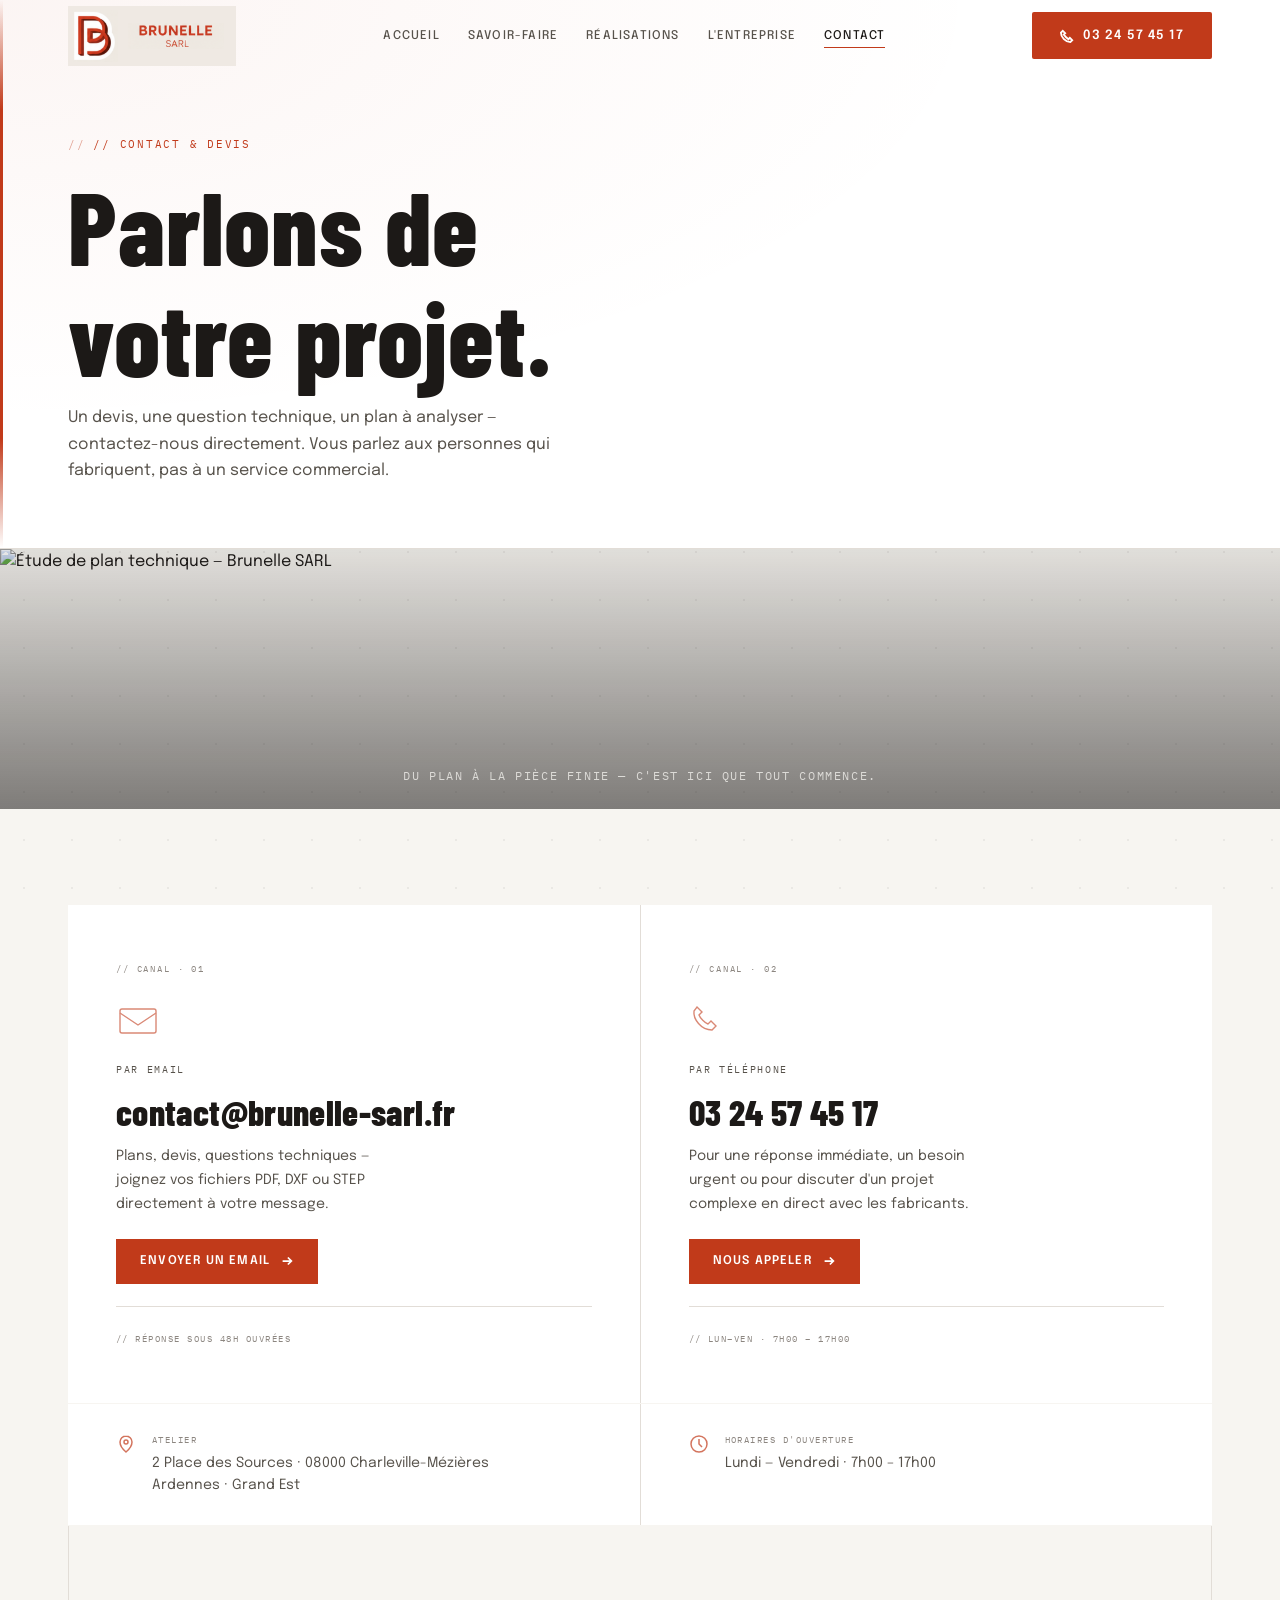
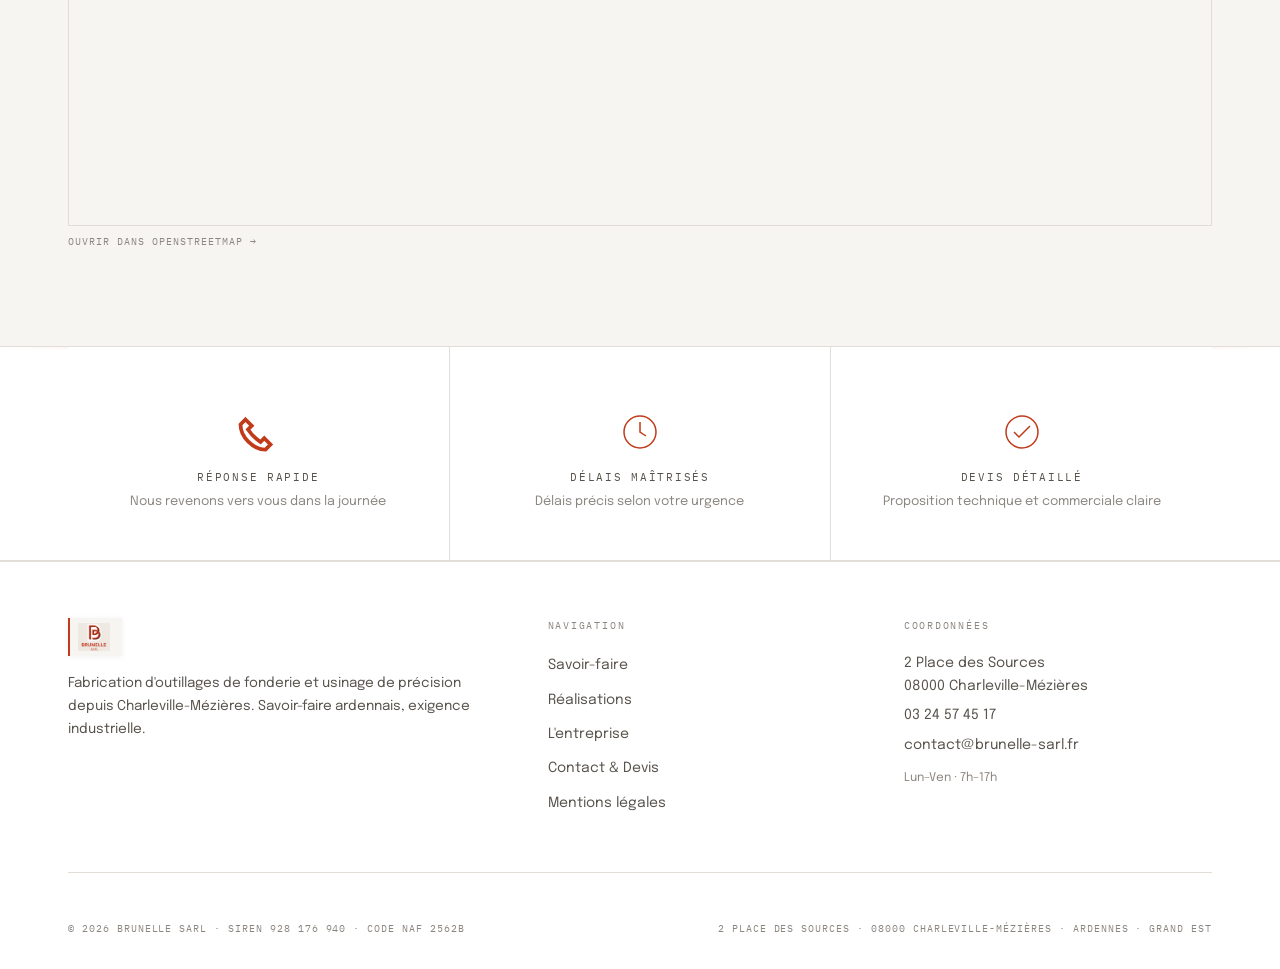
==== commit 0e3026b7: "Corrections" ====
--- a/contact.html
+++ b/contact.html
@@ -13,8 +13,8 @@
 <nav class="nav" id="nav">
   <div class="nav-inner">
     <a href="index.html" class="nav-logo">
-      <img src="logo/Logo_zoom.PNG" alt="Brunelle SARL logo">
-      
+      <img class="logo-icon" src="logo/Logo_zoom - Copie.PNG" alt="Brunelle">
+      <img class="logo-wordmark" src="logo/Logo_zoom - Copie (2).PNG" alt="BRUNELLE SARL">
     </a>
     <ul class="nav-links">
       <li><a href="index.html">Accueil</a></li>
--- a/css/style.css
+++ b/css/style.css
@@ -155,10 +155,13 @@
   align-items: center;
   gap: 10px;
   flex-shrink: 0;
+  background: #EFE9E3;
+  padding: 4px 12px 4px 4px;
   transition: opacity var(--ease);
 }
 .nav-logo:hover { opacity: 0.8; }
-.nav-logo img { height: 44px; width: auto; }
+.nav-logo .logo-icon { height: 52px; width: auto; }
+.nav-logo .logo-wordmark { height: 26px; width: auto; align-self: center; }
 .nav-logo-text { display: flex; flex-direction: column; line-height: 1.15; }
 .nav-logo-name {
   font-family: var(--font-display);
